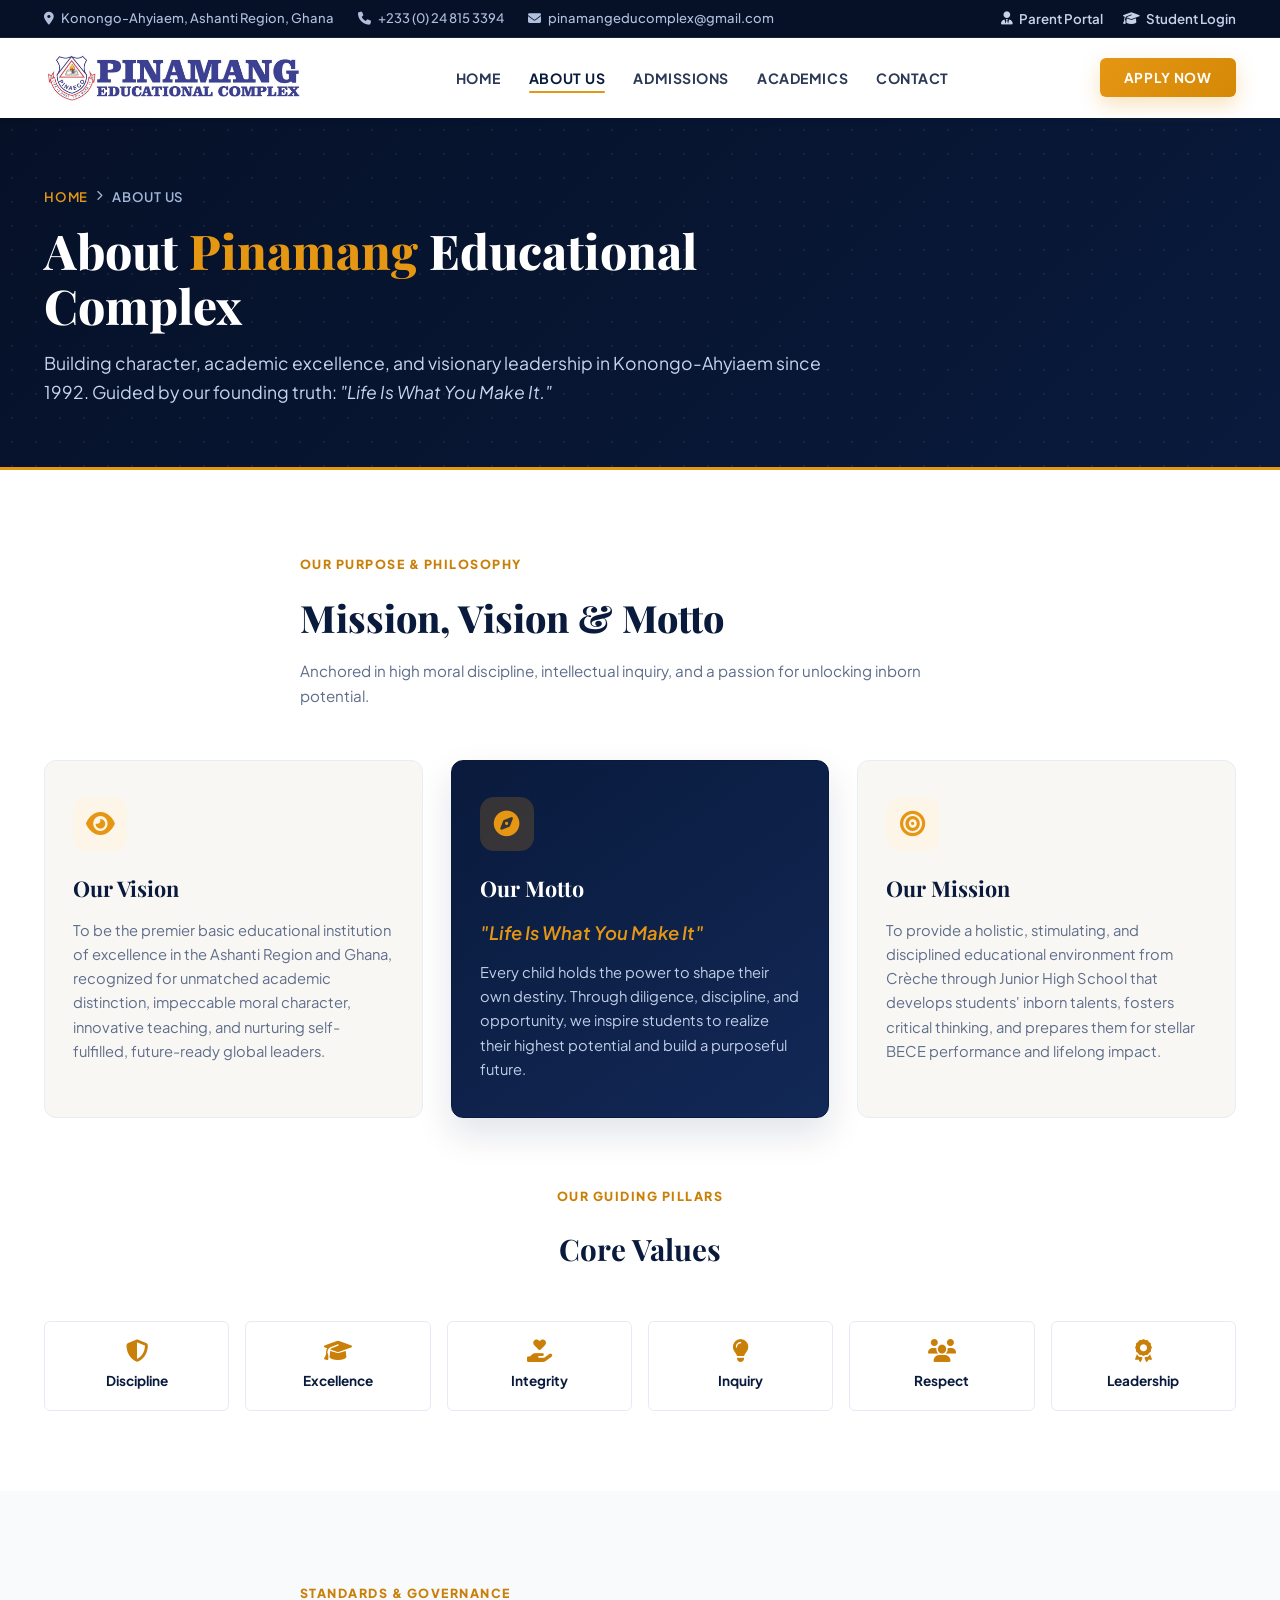
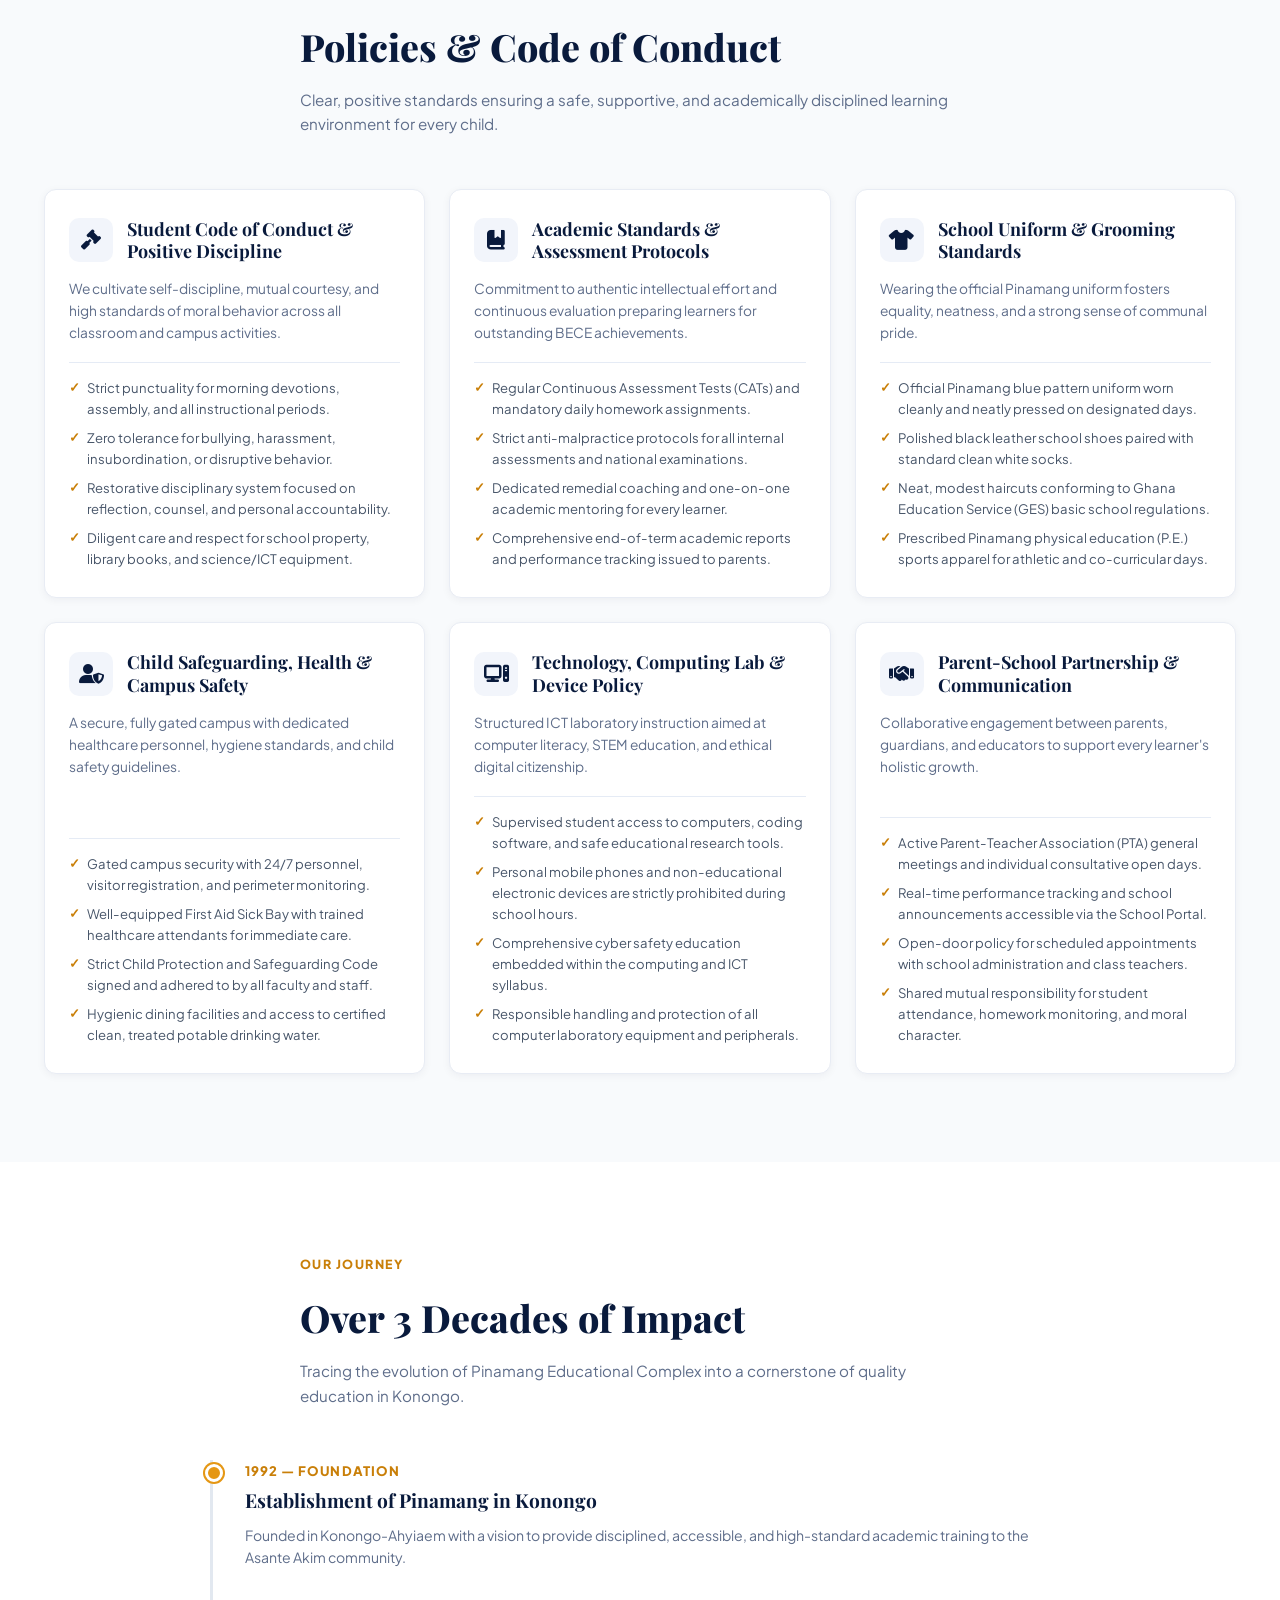
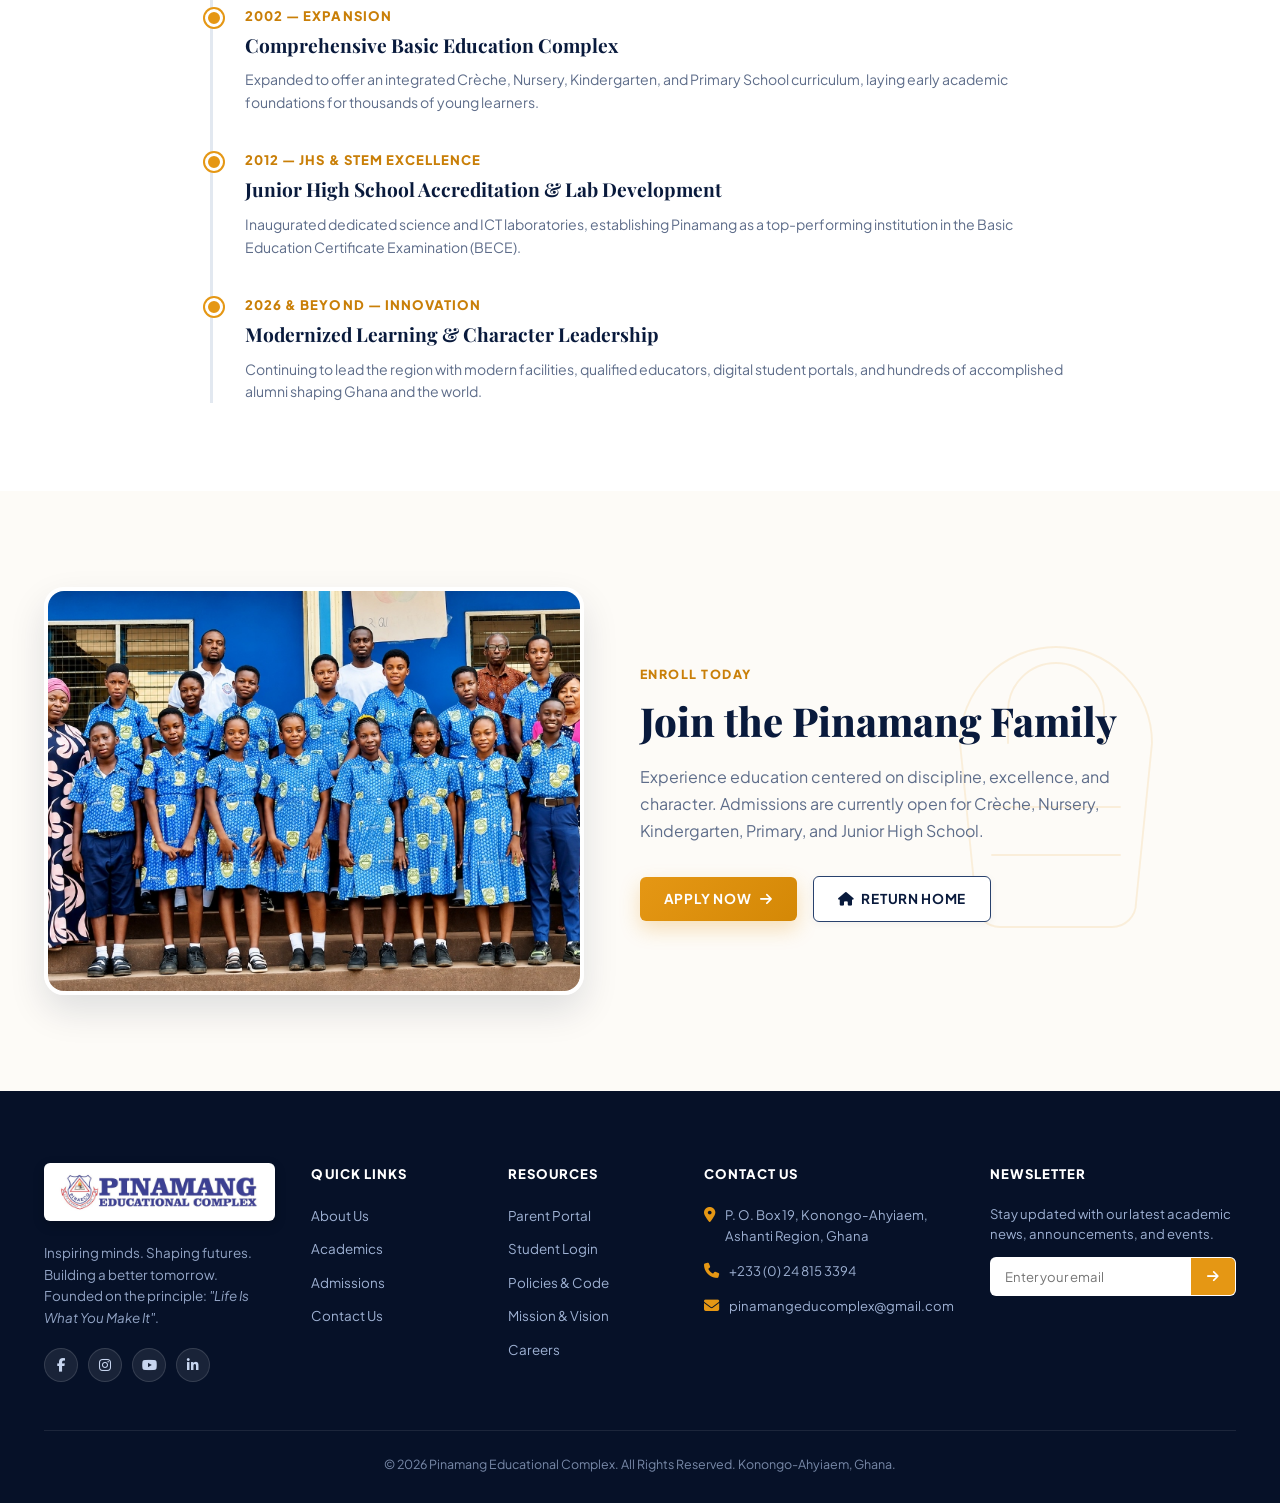
==== about.html @ 4470c917 "first commit" ====
<!DOCTYPE html>
<html lang="en">
<head>
  <meta charset="UTF-8">
  <meta name="viewport" content="width=device-width, initial-scale=1.0">
  
  <!-- ==========================================================================
       SEO, AEO (Answer Engine Optimization) & GEO (Generative Engine Optimization)
       ========================================================================== -->
  <title>About Us | Pinamang Educational Complex - Konongo, Ghana</title>
  <meta name="description" content="Learn about Pinamang Educational Complex (PINAECO) in Konongo-Ahyiaem, Ghana. Established in 1992. Explore our Mission, Vision, Motto ('Life Is What You Make It'), Core Values, School Policies, and Student Code of Conduct.">
  <meta name="keywords" content="Pinamang Educational Complex, PINAECO, schools in Konongo, best basic school Ashanti Region, Creche Nursery KG Primary JHS Konongo, school policies Ghana, Life Is What You Make It">
  <meta name="author" content="Pinamang Educational Complex">
  <meta name="robots" content="index, follow, max-snippet:-1, max-image-preview:large, max-video-preview:-1">
  <link rel="canonical" href="http://localhost:3000/about.html">

  <!-- Open Graph / Facebook / LinkedIn -->
  <meta property="og:type" content="website">
  <meta property="og:url" content="http://localhost:3000/about.html">
  <meta property="og:title" content="About Us | Pinamang Educational Complex - Konongo">
  <meta property="og:description" content="Discover Pinamang Educational Complex's 32-year legacy of academic excellence, mission, vision, and comprehensive school code of conduct in Konongo-Ahyiaem, Ghana.">
  <meta property="og:image" content="http://localhost:3000/assets/images/campus_building.jpg">
  <meta property="og:locale" content="en_GH">
  <meta property="og:site_name" content="Pinamang Educational Complex">

  <!-- Twitter Card -->
  <meta name="twitter:card" content="summary_large_image">
  <meta name="twitter:title" content="About Us | Pinamang Educational Complex - Konongo">
  <meta name="twitter:description" content="Mission, Vision, Core Values, and Student Code of Conduct at Pinamang Educational Complex, Konongo-Ahyiaem, Ghana.">
  <meta name="twitter:image" content="http://localhost:3000/assets/images/campus_building.jpg">

  <!-- Geographic Meta Tags (GEO Local SEO) -->
  <meta name="geo.region" content="GH-AH">
  <meta name="geo.placename" content="Konongo-Ahyiaem">
  <meta name="geo.position" content="6.6167;-1.2167">
  <meta name="ICBM" content="6.6167, -1.2167">

  <!-- Google Fonts: Playfair Display & Plus Jakarta Sans -->
  <link rel="preconnect" href="https://fonts.googleapis.com">
  <link rel="preconnect" href="https://fonts.gstatic.com" crossorigin>
  <link href="https://fonts.googleapis.com/css2?family=Playfair+Display:ital,wght@0,600;0,700;0,800;1,600;1,700&family=Plus+Jakarta+Sans:wght@400;500;600;700;800&display=swap" rel="stylesheet">
  
  <!-- FontAwesome Icons -->
  <link rel="stylesheet" href="https://cdnjs.cloudflare.com/ajax/libs/font-awesome/6.5.1/css/all.min.css">
  
  <!-- Custom Styles & Favicon -->
  <link rel="icon" type="image/png" href="assets/images/favicon.png">
  <link rel="stylesheet" href="styles.css">

  <!-- Schema.org JSON-LD (AEO / GEO Knowledge Graph) -->
  <script type="application/ld+json">
  {
    "@context": "https://schema.org",
    "@type": "AboutPage",
    "name": "About Pinamang Educational Complex",
    "description": "Comprehensive overview of Pinamang Educational Complex in Konongo-Ahyiaem, Ghana, including its mission, vision, history since 1992, values, and policies.",
    "url": "http://localhost:3000/about.html",
    "mainEntity": {
      "@type": "EducationalOrganization",
      "name": "Pinamang Educational Complex",
      "alternateName": "PINAECO",
      "foundingDate": "1992",
      "slogan": "Life Is What You Make It",
      "address": {
        "@type": "PostalAddress",
        "postOfficeBoxNumber": "P. O. Box 19",
        "addressLocality": "Konongo-Ahyiaem",
        "addressRegion": "Ashanti Region",
        "addressCountry": "GH"
      },
      "telephone": "+233248153394",
      "email": "pinamangeducomplex@gmail.com",
      "url": "http://localhost:3000"
    }
  }
  </script>
</head>
<body>

  <!-- ==========================================================================
       ANIMATED PAGE PRELOADER (PINAECO CREST)
       ========================================================================== -->
  <div class="page-loader" id="pageLoader" aria-hidden="true">
    <div class="loader-crest-wrapper">
      <div class="loader-glow-ring"></div>
      <img src="assets/images/pinamang_crest.png" alt="PINAECO Crest" class="loader-crest-img">
    </div>
    <div class="loader-text-block">
      <div class="loader-school-title">Pinamang Educational Complex</div>
      <div class="loader-school-motto">"Life Is What You Make It"</div>
      <div class="loader-progress-bar">
        <div class="loader-progress-fill"></div>
      </div>
    </div>
  </div>

  <!-- ==========================================================================
       1. TOP UTILITY ANNOUNCEMENT BAR
       ========================================================================== -->
  <aside class="top-bar" aria-label="Quick Contact and Portals">
    <div class="container">
      <div class="top-bar-inner">
        <div class="top-contact-info">
          <span><i class="fa-solid fa-location-dot"></i> Konongo-Ahyiaem, Ashanti Region, Ghana</span>
          <a href="tel:+233248153394"><i class="fa-solid fa-phone"></i> +233 (0) 24 815 3394</a>
          <a href="mailto:pinamangeducomplex@gmail.com"><i class="fa-solid fa-envelope"></i> pinamangeducomplex@gmail.com</a>
        </div>
        <div class="top-portal-links">
          <button class="portal-link" id="openParentPortalBtn">
            <i class="fa-solid fa-user-tie"></i> Parent Portal
          </button>
          <button class="portal-link" id="openStudentPortalBtn">
            <i class="fa-solid fa-graduation-cap"></i> Student Login
          </button>
        </div>
      </div>
    </div>
  </aside>

  <!-- ==========================================================================
       2. MAIN NAVIGATION HEADER
       ========================================================================== -->
  <header class="main-header" id="mainHeader">
    <div class="container">
      <div class="header-inner">
        <!-- Official Logo -->
        <a href="index.html" class="brand-logo" id="brandLogo">
          <img src="assets/images/pinamang_logo.png" alt="Pinamang Educational Complex" class="header-logo-img">
        </a>

        <!-- Desktop Navigation -->
        <nav class="nav-container" aria-label="Main Navigation">
          <ul class="nav-menu">
            <li><a href="index.html#home" class="nav-link">HOME</a></li>
            <li><a href="about.html" class="nav-link active">ABOUT US</a></li>
            <li><a href="index.html#admissions" class="nav-link">ADMISSIONS</a></li>
            <li><a href="index.html#academics" class="nav-link">ACADEMICS</a></li>
            <li><a href="index.html#contact" class="nav-link">CONTACT</a></li>
          </ul>
        </nav>

        <!-- Actions -->
        <div class="header-actions">
          <button class="btn-gold" id="headerApplyBtn">
            APPLY NOW
          </button>
          <button class="mobile-toggle-btn" id="mobileMenuToggle" aria-label="Open Navigation Menu">
            <i class="fa-solid fa-bars"></i>
          </button>
        </div>
      </div>
    </div>
  </header>

  <!-- ==========================================================================
       3. PAGE HERO BANNER
       ========================================================================== -->
  <section class="page-hero-banner">
    <div class="container">
      <div class="page-hero-content">
        <nav class="breadcrumb-trail" aria-label="Breadcrumbs">
          <a href="index.html">Home</a>
          <i class="fa-solid fa-chevron-right" style="font-size: 0.65rem;"></i>
          <span>About Us</span>
        </nav>
        <h1 class="page-hero-title">
          About <span>Pinamang</span> Educational Complex
        </h1>
        <p class="page-hero-desc">
          Building character, academic excellence, and visionary leadership in Konongo-Ahyiaem since 1992. Guided by our founding truth: <em>"Life Is What You Make It."</em>
        </p>
      </div>
    </div>
  </section>

  <!-- ==========================================================================
       4. MISSION, VISION & CORE VALUES
       ========================================================================== -->
  <section class="mission-vision-section" id="mission-vision">
    <div class="container">
      <div class="section-header-center">
        <span class="section-label">OUR PURPOSE &amp; PHILOSOPHY</span>
        <h2 class="section-title">Mission, Vision &amp; Motto</h2>
        <p class="section-subtitle">
          Anchored in high moral discipline, intellectual inquiry, and a passion for unlocking inborn potential.
        </p>
      </div>

      <div class="mv-grid">
        <!-- Card 1: Our Vision -->
        <div class="mv-card">
          <div class="mv-card-icon">
            <i class="fa-solid fa-eye"></i>
          </div>
          <h3 class="mv-card-title">Our Vision</h3>
          <p class="mv-card-text">
            To be the premier basic educational institution of excellence in the Ashanti Region and Ghana, recognized for unmatched academic distinction, impeccable moral character, innovative teaching, and nurturing self-fulfilled, future-ready global leaders.
          </p>
        </div>

        <!-- Card 2: Our Motto (Featured) -->
        <div class="mv-card featured">
          <div class="mv-card-icon">
            <i class="fa-solid fa-compass"></i>
          </div>
          <h3 class="mv-card-title">Our Motto</h3>
          <p class="mv-card-text" style="font-size: 1.15rem; font-style: italic; font-weight: 600; color: var(--accent-gold); margin-bottom: 12px;">
            "Life Is What You Make It"
          </p>
          <p class="mv-card-text">
            Every child holds the power to shape their own destiny. Through diligence, discipline, and opportunity, we inspire students to realize their highest potential and build a purposeful future.
          </p>
        </div>

        <!-- Card 3: Our Mission -->
        <div class="mv-card">
          <div class="mv-card-icon">
            <i class="fa-solid fa-bullseye"></i>
          </div>
          <h3 class="mv-card-title">Our Mission</h3>
          <p class="mv-card-text">
            To provide a holistic, stimulating, and disciplined educational environment from Crèche through Junior High School that develops students' inborn talents, fosters critical thinking, and prepares them for stellar BECE performance and lifelong impact.
          </p>
        </div>
      </div>

      <!-- Core Values -->
      <div style="margin-top: 64px; text-align: center;">
        <span class="section-label">OUR GUIDING PILLARS</span>
        <h3 style="font-family: var(--font-serif); font-size: 1.85rem; color: var(--primary-navy); margin-top: 6px;">Core Values</h3>
      </div>

      <div class="values-container">
        <div class="value-box">
          <i class="fa-solid fa-shield-halved"></i>
          <h4>Discipline</h4>
        </div>
        <div class="value-box">
          <i class="fa-solid fa-graduation-cap"></i>
          <h4>Excellence</h4>
        </div>
        <div class="value-box">
          <i class="fa-solid fa-hand-holding-heart"></i>
          <h4>Integrity</h4>
        </div>
        <div class="value-box">
          <i class="fa-solid fa-lightbulb"></i>
          <h4>Inquiry</h4>
        </div>
        <div class="value-box">
          <i class="fa-solid fa-users"></i>
          <h4>Respect</h4>
        </div>
        <div class="value-box">
          <i class="fa-solid fa-award"></i>
          <h4>Leadership</h4>
        </div>
      </div>
    </div>
  </section>

  <!-- ==========================================================================
       5. SCHOOL POLICIES & CODE OF CONDUCT
       ========================================================================== -->
  <section class="policies-section" id="policies">
    <div class="container">
      <div class="section-header-center">
        <span class="section-label">STANDARDS &amp; GOVERNANCE</span>
        <h2 class="section-title">Policies &amp; Code of Conduct</h2>
        <p class="section-subtitle">
          Clear, positive standards ensuring a safe, supportive, and academically disciplined learning environment for every child.
        </p>
      </div>

      <div class="policy-grid">
        <!-- Policy 1: Student Code of Conduct & Discipline -->
        <div class="policy-card">
          <div class="policy-card-header">
            <div class="policy-icon-wrapper">
              <i class="fa-solid fa-gavel"></i>
            </div>
            <h3 class="policy-title">Student Code of Conduct &amp; Positive Discipline</h3>
          </div>
          <p class="policy-summary">
            We cultivate self-discipline, mutual courtesy, and high standards of moral behavior across all classroom and campus activities.
          </p>
          <ul class="policy-bullets">
            <li>Strict punctuality for morning devotions, assembly, and all instructional periods.</li>
            <li>Zero tolerance for bullying, harassment, insubordination, or disruptive behavior.</li>
            <li>Restorative disciplinary system focused on reflection, counsel, and personal accountability.</li>
            <li>Diligent care and respect for school property, library books, and science/ICT equipment.</li>
          </ul>
        </div>

        <!-- Policy 2: Academic Integrity & Evaluation -->
        <div class="policy-card">
          <div class="policy-card-header">
            <div class="policy-icon-wrapper">
              <i class="fa-solid fa-book-bookmark"></i>
            </div>
            <h3 class="policy-title">Academic Standards &amp; Assessment Protocols</h3>
          </div>
          <p class="policy-summary">
            Commitment to authentic intellectual effort and continuous evaluation preparing learners for outstanding BECE achievements.
          </p>
          <ul class="policy-bullets">
            <li>Regular Continuous Assessment Tests (CATs) and mandatory daily homework assignments.</li>
            <li>Strict anti-malpractice protocols for all internal assessments and national examinations.</li>
            <li>Dedicated remedial coaching and one-on-one academic mentoring for every learner.</li>
            <li>Comprehensive end-of-term academic reports and performance tracking issued to parents.</li>
          </ul>
        </div>

        <!-- Policy 3: School Uniform & Grooming -->
        <div class="policy-card">
          <div class="policy-card-header">
            <div class="policy-icon-wrapper">
              <i class="fa-solid fa-shirt"></i>
            </div>
            <h3 class="policy-title">School Uniform &amp; Grooming Standards</h3>
          </div>
          <p class="policy-summary">
            Wearing the official Pinamang uniform fosters equality, neatness, and a strong sense of communal pride.
          </p>
          <ul class="policy-bullets">
            <li>Official Pinamang blue pattern uniform worn cleanly and neatly pressed on designated days.</li>
            <li>Polished black leather school shoes paired with standard clean white socks.</li>
            <li>Neat, modest haircuts conforming to Ghana Education Service (GES) basic school regulations.</li>
            <li>Prescribed Pinamang physical education (P.E.) sports apparel for athletic and co-curricular days.</li>
          </ul>
        </div>

        <!-- Policy 4: Child Safeguarding & Campus Safety -->
        <div class="policy-card">
          <div class="policy-card-header">
            <div class="policy-icon-wrapper">
              <i class="fa-solid fa-user-shield"></i>
            </div>
            <h3 class="policy-title">Child Safeguarding, Health &amp; Campus Safety</h3>
          </div>
          <p class="policy-summary">
            A secure, fully gated campus with dedicated healthcare personnel, hygiene standards, and child safety guidelines.
          </p>
          <ul class="policy-bullets">
            <li>Gated campus security with 24/7 personnel, visitor registration, and perimeter monitoring.</li>
            <li>Well-equipped First Aid Sick Bay with trained healthcare attendants for immediate care.</li>
            <li>Strict Child Protection and Safeguarding Code signed and adhered to by all faculty and staff.</li>
            <li>Hygienic dining facilities and access to certified clean, treated potable drinking water.</li>
          </ul>
        </div>

        <!-- Policy 5: Technology & Computing Laboratory -->
        <div class="policy-card">
          <div class="policy-card-header">
            <div class="policy-icon-wrapper">
              <i class="fa-solid fa-computer"></i>
            </div>
            <h3 class="policy-title">Technology, Computing Lab &amp; Device Policy</h3>
          </div>
          <p class="policy-summary">
            Structured ICT laboratory instruction aimed at computer literacy, STEM education, and ethical digital citizenship.
          </p>
          <ul class="policy-bullets">
            <li>Supervised student access to computers, coding software, and safe educational research tools.</li>
            <li>Personal mobile phones and non-educational electronic devices are strictly prohibited during school hours.</li>
            <li>Comprehensive cyber safety education embedded within the computing and ICT syllabus.</li>
            <li>Responsible handling and protection of all computer laboratory equipment and peripherals.</li>
          </ul>
        </div>

        <!-- Policy 6: Parent-School Partnership -->
        <div class="policy-card">
          <div class="policy-card-header">
            <div class="policy-icon-wrapper">
              <i class="fa-solid fa-handshake"></i>
            </div>
            <h3 class="policy-title">Parent-School Partnership &amp; Communication</h3>
          </div>
          <p class="policy-summary">
            Collaborative engagement between parents, guardians, and educators to support every learner's holistic growth.
          </p>
          <ul class="policy-bullets">
            <li>Active Parent-Teacher Association (PTA) general meetings and individual consultative open days.</li>
            <li>Real-time performance tracking and school announcements accessible via the School Portal.</li>
            <li>Open-door policy for scheduled appointments with school administration and class teachers.</li>
            <li>Shared mutual responsibility for student attendance, homework monitoring, and moral character.</li>
          </ul>
        </div>
      </div>
    </div>
  </section>

  <!-- ==========================================================================
       6. OUR HERITAGE & TIMELINE (1992 - Present)
       ========================================================================== -->
  <section class="history-section" id="history">
    <div class="container">
      <div class="section-header-center">
        <span class="section-label">OUR JOURNEY</span>
        <h2 class="section-title">Over 3 Decades of Impact</h2>
        <p class="section-subtitle">
          Tracing the evolution of Pinamang Educational Complex into a cornerstone of quality education in Konongo.
        </p>
      </div>

      <div class="timeline-track">
        <!-- Node 1 -->
        <div class="timeline-node">
          <div class="timeline-dot"></div>
          <div class="timeline-year">1992 — Foundation</div>
          <h3 class="timeline-heading">Establishment of Pinamang in Konongo</h3>
          <p class="timeline-text">
            Founded in Konongo-Ahyiaem with a vision to provide disciplined, accessible, and high-standard academic training to the Asante Akim community.
          </p>
        </div>

        <!-- Node 2 -->
        <div class="timeline-node">
          <div class="timeline-dot"></div>
          <div class="timeline-year">2002 — Expansion</div>
          <h3 class="timeline-heading">Comprehensive Basic Education Complex</h3>
          <p class="timeline-text">
            Expanded to offer an integrated Crèche, Nursery, Kindergarten, and Primary School curriculum, laying early academic foundations for thousands of young learners.
          </p>
        </div>

        <!-- Node 3 -->
        <div class="timeline-node">
          <div class="timeline-dot"></div>
          <div class="timeline-year">2012 — JHS &amp; STEM Excellence</div>
          <h3 class="timeline-heading">Junior High School Accreditation &amp; Lab Development</h3>
          <p class="timeline-text">
            Inaugurated dedicated science and ICT laboratories, establishing Pinamang as a top-performing institution in the Basic Education Certificate Examination (BECE).
          </p>
        </div>

        <!-- Node 4 -->
        <div class="timeline-node">
          <div class="timeline-dot"></div>
          <div class="timeline-year">2026 &amp; Beyond — Innovation</div>
          <h3 class="timeline-heading">Modernized Learning &amp; Character Leadership</h3>
          <p class="timeline-text">
            Continuing to lead the region with modern facilities, qualified educators, digital student portals, and hundreds of accomplished alumni shaping Ghana and the world.
          </p>
        </div>
      </div>
    </div>
  </section>

  <!-- ==========================================================================
       7. ADMISSIONS CALLOUT
       ========================================================================== -->
  <section class="admissions-section">
    <div class="container">
      <div class="admissions-grid">
        <div class="admissions-media">
          <div class="admissions-image-frame">
            <img src="assets/images/campus_building.jpg" alt="Pinamang Educational Complex students and staff" width="520" height="380">
          </div>
        </div>
        <div class="admissions-content">
          <span class="section-label">ENROLL TODAY</span>
          <h2 class="section-title">Join the Pinamang Family</h2>
          <p>
            Experience education centered on discipline, excellence, and character. Admissions are currently open for Crèche, Nursery, Kindergarten, Primary, and Junior High School.
          </p>
          <div class="admissions-btn-group">
            <a href="index.html#admissions" class="btn-gold">
              APPLY NOW <i class="fa-solid fa-arrow-right"></i>
            </a>
            <a href="index.html" class="btn-outline-navy">
              <i class="fa-solid fa-house"></i> RETURN HOME
            </a>
          </div>
        </div>
      </div>
    </div>
  </section>

  <!-- ==========================================================================
       8. FOOTER
       ========================================================================== -->
  <footer class="main-footer" id="contact">
    <div class="container">
      <div class="footer-top-grid">
        <!-- Col 1: Brand Info -->
        <div class="footer-brand">
          <div class="footer-logo-card">
            <img src="assets/images/pinamang_logo.png" alt="Pinamang Educational Complex" class="footer-logo-img">
          </div>
          <p class="footer-motto-text">
            Inspiring minds. Shaping futures.<br>
            Building a better tomorrow. Founded on the principle: <em>"Life Is What You Make It"</em>.
          </p>
          <div class="footer-social-links">
            <a href="https://facebook.com" target="_blank" rel="noopener noreferrer" class="social-icon-btn" aria-label="Facebook"><i class="fa-brands fa-facebook-f"></i></a>
            <a href="https://instagram.com" target="_blank" rel="noopener noreferrer" class="social-icon-btn" aria-label="Instagram"><i class="fa-brands fa-instagram"></i></a>
            <a href="https://youtube.com" target="_blank" rel="noopener noreferrer" class="social-icon-btn" aria-label="YouTube"><i class="fa-brands fa-youtube"></i></a>
            <a href="https://linkedin.com" target="_blank" rel="noopener noreferrer" class="social-icon-btn" aria-label="LinkedIn"><i class="fa-brands fa-linkedin-in"></i></a>
          </div>
        </div>

        <!-- Col 2: Quick Links -->
        <div class="footer-col">
          <h4 class="footer-col-title">QUICK LINKS</h4>
          <ul class="footer-links-list">
            <li><a href="about.html">About Us</a></li>
            <li><a href="index.html#academics">Academics</a></li>
            <li><a href="index.html#admissions">Admissions</a></li>
            <li><a href="index.html#contact">Contact Us</a></li>
          </ul>
        </div>

        <!-- Col 3: Resources -->
        <div class="footer-col">
          <h4 class="footer-col-title">RESOURCES</h4>
          <ul class="footer-links-list">
            <li><a href="#" class="open-portal-parent">Parent Portal</a></li>
            <li><a href="#" class="open-portal-student">Student Login</a></li>
            <li><a href="about.html#policies">Policies &amp; Code</a></li>
            <li><a href="about.html#mission-vision">Mission &amp; Vision</a></li>
            <li><a href="index.html#contact">Careers</a></li>
          </ul>
        </div>

        <!-- Col 4: Contact Us -->
        <div class="footer-col">
          <h4 class="footer-col-title">CONTACT US</h4>
          <div class="footer-contact-items">
            <div class="footer-contact-item">
              <i class="fa-solid fa-location-dot"></i>
              <span>P. O. Box 19, Konongo-Ahyiaem, Ashanti Region, Ghana</span>
            </div>
            <div class="footer-contact-item">
              <i class="fa-solid fa-phone"></i>
              <span>+233 (0) 24 815 3394</span>
            </div>
            <div class="footer-contact-item">
              <i class="fa-solid fa-envelope"></i>
              <span>pinamangeducomplex@gmail.com</span>
            </div>
          </div>
        </div>

        <!-- Col 5: Newsletter -->
        <div class="footer-col">
          <h4 class="footer-col-title">NEWSLETTER</h4>
          <p class="newsletter-desc">Stay updated with our latest academic news, announcements, and events.</p>
          <form class="newsletter-form" id="newsletterForm">
            <input type="email" class="newsletter-input" placeholder="Enter your email" required id="newsletterEmail">
            <button type="submit" class="newsletter-btn" aria-label="Subscribe to newsletter">
              <i class="fa-solid fa-arrow-right"></i>
            </button>
          </form>
        </div>
      </div>

      <!-- Footer Bottom -->
      <div class="footer-bottom-bar">
        <p>© 2026 Pinamang Educational Complex. All Rights Reserved. Konongo-Ahyiaem, Ghana.</p>
      </div>
    </div>
  </footer>

  <!-- Toast Notification -->
  <div class="toast-notification" id="toastNotice">
    <i class="fa-solid fa-circle-check" style="color: var(--accent-gold); font-size: 1.2rem;"></i>
    <span id="toastMessage">Notification</span>
  </div>

  <script src="app.js"></script>
</body>
</html>
---- styles.css ----
/* ==========================================================================
   PINAMANG EDUCATIONAL COMPLEX (PINAECO) - KONONGO
   Primary Stylesheet & Design System
   ========================================================================== */

:root {
  /* Brand Color Palette */
  --primary-navy: #091a3c;
  --primary-navy-dark: #061128;
  --primary-navy-light: #122856;
  --navy-accent-bar: #081734;
  --accent-gold: #e59714;
  --accent-gold-hover: #c97f08;
  --accent-gold-light: #fdf5e7;
  --accent-gold-badge: #d48806;
  
  /* Neutral Palette */
  --bg-page: #fbfbfe;
  --bg-warm-card: #f9f7f4;
  --bg-card-hover: #ffffff;
  --bg-light-blue: #f2f5fb;
  --text-dark: #0f1c3f;
  --text-muted: #5e6d8a;
  --text-light: #8e9bb3;
  --white: #ffffff;
  --border-light: #e5ebf5;
  --border-card: #e8ecf4;
  
  /* Shadows & Elevations */
  --shadow-sm: 0 2px 8px rgba(9, 26, 60, 0.05);
  --shadow-md: 0 8px 24px rgba(9, 26, 60, 0.08);
  --shadow-lg: 0 16px 36px rgba(9, 26, 60, 0.12);
  --shadow-xl: 0 24px 48px rgba(9, 26, 60, 0.16);
  --shadow-gold: 0 8px 20px rgba(229, 151, 20, 0.28);
  
  /* Typography */
  --font-serif: 'Playfair Display', Georgia, serif;
  --font-sans: 'Plus Jakarta Sans', -apple-system, BlinkMacSystemFont, 'Segoe UI', Roboto, sans-serif;
  
  /* Layout & Transitions */
  --container-max: 1240px;
  --transition-fast: 0.2s cubic-bezier(0.4, 0, 0.2, 1);
  --transition-normal: 0.3s cubic-bezier(0.4, 0, 0.2, 1);
  --radius-sm: 6px;
  --radius-md: 12px;
  --radius-lg: 20px;
  --radius-pill: 9999px;
}

/* Reset & Base Styles */
*, *::before, *::after {
  margin: 0;
  padding: 0;
  box-sizing: border-box;
}

html {
  scroll-behavior: smooth;
  font-size: 16px;
}

body {
  font-family: var(--font-sans);
  background-color: var(--bg-page);
  color: var(--text-dark);
  line-height: 1.6;
  overflow-x: hidden;
  -webkit-font-smoothing: antialiased;
}

img {
  max-width: 100%;
  height: auto;
  display: block;
}

a {
  text-decoration: none;
  color: inherit;
  transition: color var(--transition-fast);
}

button {
  cursor: pointer;
  border: none;
  background: none;
  font-family: inherit;
}

.container {
  width: 100%;
  max-width: var(--container-max);
  margin: 0 auto;
  padding: 0 24px;
}

/* ==========================================================================
   TOP UTILITY BAR
   ========================================================================== */
.top-bar {
  background-color: var(--primary-navy-dark);
  color: #c7d2e9;
  font-size: 0.815rem;
  font-weight: 500;
  border-bottom: 1px solid rgba(255, 255, 255, 0.08);
  position: relative;
  z-index: 50;
}

.top-bar-inner {
  display: flex;
  justify-content: space-between;
  align-items: center;
  padding: 8px 0;
  flex-wrap: wrap;
  gap: 12px;
}

.top-contact-info {
  display: flex;
  align-items: center;
  gap: 24px;
  flex-wrap: wrap;
}

.top-contact-info a, .top-contact-info span {
  display: inline-flex;
  align-items: center;
  gap: 7px;
  color: #b0bfdc;
}

.top-contact-info a:hover {
  color: var(--accent-gold);
}

.top-portal-links {
  display: flex;
  align-items: center;
  gap: 20px;
}

.portal-link {
  display: inline-flex;
  align-items: center;
  gap: 6px;
  color: #c7d2e9;
  font-weight: 600;
  cursor: pointer;
  transition: color var(--transition-fast);
}

.portal-link:hover {
  color: var(--accent-gold);
}

/* ==========================================================================
   MAIN HEADER / NAVIGATION
   ========================================================================== */
.main-header {
  background: var(--white);
  box-shadow: var(--shadow-sm);
  position: sticky;
  top: 0;
  z-index: 1000;
  transition: all var(--transition-normal);
}

.main-header.scrolled {
  box-shadow: 0 6px 20px rgba(9, 26, 60, 0.1);
  padding: 2px 0;
}

.header-inner {
  display: flex;
  justify-content: space-between;
  align-items: center;
  padding: 14px 0;
}

/* Brand Logo */
.brand-logo {
  display: flex;
  align-items: center;
  gap: 12px;
  text-decoration: none;
}

.header-logo-img {
  height: 52px;
  max-height: 52px;
  width: auto;
  object-fit: contain;
  transition: transform var(--transition-fast);
}

.brand-logo:hover .header-logo-img {
  transform: scale(1.02);
}

.footer-logo-card {
  background: var(--white);
  padding: 8px 14px;
  border-radius: var(--radius-sm);
  display: inline-block;
  margin-bottom: 16px;
  box-shadow: 0 4px 12px rgba(0, 0, 0, 0.2);
}

.footer-logo-img {
  height: 42px;
  width: auto;
  object-fit: contain;
  display: block;
}

/* Nav Menu */
.nav-menu {
  display: flex;
  align-items: center;
  gap: 28px;
  list-style: none;
}

.nav-link {
  font-size: 0.88rem;
  font-weight: 700;
  color: #2b3956;
  letter-spacing: 0.04em;
  text-transform: uppercase;
  position: relative;
  padding: 6px 0;
  transition: color var(--transition-fast);
}

.nav-link::after {
  content: '';
  position: absolute;
  bottom: 0;
  left: 0;
  width: 0%;
  height: 2.5px;
  background-color: var(--accent-gold);
  border-radius: 2px;
  transition: width var(--transition-normal);
}

.nav-link:hover, .nav-link.active {
  color: var(--primary-navy);
}

.nav-link:hover::after, .nav-link.active::after {
  width: 100%;
}

.header-actions {
  display: flex;
  align-items: center;
  gap: 16px;
}

/* Primary Button */
.btn-gold {
  background: linear-gradient(135deg, #e59714 0%, #d48806 100%);
  color: var(--white);
  font-weight: 700;
  font-size: 0.85rem;
  letter-spacing: 0.06em;
  text-transform: uppercase;
  padding: 11px 24px;
  border-radius: var(--radius-sm);
  box-shadow: var(--shadow-gold);
  display: inline-flex;
  align-items: center;
  justify-content: center;
  gap: 8px;
  transition: all var(--transition-fast);
}

.btn-gold:hover {
  background: linear-gradient(135deg, #f0a324 0%, #de910f 100%);
  transform: translateY(-1.5px);
  box-shadow: 0 10px 24px rgba(229, 151, 20, 0.38);
}

.mobile-toggle-btn {
  display: none;
  font-size: 1.4rem;
  color: var(--primary-navy);
  padding: 6px;
}

/* ==========================================================================
   HERO SECTION
   ========================================================================== */
.hero-section {
  position: relative;
  background: linear-gradient(180deg, #f7f9fd 0%, #ffffff 100%);
  padding: 56px 0 90px;
  overflow: hidden;
}

.hero-grid {
  display: grid;
  grid-template-columns: 1.05fr 1fr;
  gap: 48px;
  align-items: center;
}

.hero-content {
  max-width: 580px;
}

.hero-title {
  font-family: var(--font-serif);
  font-size: 3.4rem;
  font-weight: 800;
  line-height: 1.12;
  color: var(--primary-navy);
  letter-spacing: -0.01em;
  margin-bottom: 20px;
}

.hero-title .title-accent {
  color: var(--accent-gold);
  display: block;
}

.hero-subtitle {
  font-size: 1.05rem;
  line-height: 1.68;
  color: var(--text-muted);
  margin-bottom: 32px;
}

.hero-btn-group {
  display: flex;
  align-items: center;
  gap: 16px;
  flex-wrap: wrap;
}

.btn-navy {
  background-color: var(--primary-navy);
  color: var(--white);
  font-weight: 700;
  font-size: 0.85rem;
  letter-spacing: 0.05em;
  text-transform: uppercase;
  padding: 13px 28px;
  border-radius: var(--radius-sm);
  display: inline-flex;
  align-items: center;
  gap: 8px;
  box-shadow: 0 8px 18px rgba(9, 26, 60, 0.22);
  transition: all var(--transition-fast);
}

.btn-navy:hover {
  background-color: var(--primary-navy-light);
  transform: translateY(-2px);
  box-shadow: 0 12px 24px rgba(9, 26, 60, 0.3);
}

.btn-outline-video {
  background-color: transparent;
  color: var(--primary-navy);
  border: 1.5px solid #d2dceb;
  font-weight: 700;
  font-size: 0.85rem;
  letter-spacing: 0.05em;
  text-transform: uppercase;
  padding: 12px 24px;
  border-radius: var(--radius-sm);
  display: inline-flex;
  align-items: center;
  gap: 8px;
  transition: all var(--transition-fast);
}

.btn-outline-video:hover {
  border-color: var(--primary-navy);
  background-color: rgba(9, 26, 60, 0.04);
}

.btn-outline-video .play-icon-circle {
  width: 22px;
  height: 22px;
  border-radius: 50%;
  border: 1.5px solid var(--primary-navy);
  display: inline-flex;
  align-items: center;
  justify-content: center;
  font-size: 0.65rem;
}

/* Hero Media Wrap */
.hero-media-wrapper {
  position: relative;
  display: flex;
  justify-content: center;
}

.hero-image-card {
  position: relative;
  width: 100%;
  border-radius: var(--radius-lg);
  overflow: hidden;
  box-shadow: var(--shadow-lg);
  border: 4px solid var(--white);
}

.hero-image-card img {
  width: 100%;
  height: 420px;
  object-fit: cover;
  object-position: top center;
  transition: transform 0.6s ease;
}

.hero-image-card:hover img {
  transform: scale(1.03);
}

/* Legacy Floating Badge */
.legacy-badge {
  position: absolute;
  top: 24px;
  right: -16px;
  background: var(--white);
  padding: 12px 20px;
  border-radius: var(--radius-md);
  box-shadow: var(--shadow-lg);
  display: flex;
  align-items: center;
  gap: 12px;
  border: 1px solid var(--border-light);
  z-index: 10;
  animation: subtleFloat 4s ease-in-out infinite alternate;
}

@keyframes subtleFloat {
  0% { transform: translateY(0); }
  100% { transform: translateY(-8px); }
}

.badge-icon {
  font-size: 1.8rem;
  color: var(--accent-gold);
}

.badge-text-title {
  font-size: 0.72rem;
  font-weight: 700;
  color: var(--text-muted);
  text-transform: uppercase;
  letter-spacing: 0.06em;
}

.badge-main-text {
  font-family: var(--font-serif);
  font-size: 1.05rem;
  font-weight: 800;
  color: var(--primary-navy);
  line-height: 1.15;
}

.badge-year {
  font-size: 0.78rem;
  font-weight: 700;
  color: var(--accent-gold-hover);
}

/* Floating Navy Feature Bar */
.floating-features-bar {
  margin-top: 48px;
  background: var(--navy-accent-bar);
  border-radius: var(--radius-md);
  box-shadow: 0 16px 40px rgba(9, 26, 60, 0.25);
  padding: 24px 28px;
  color: var(--white);
  border: 1px solid rgba(255, 255, 255, 0.1);
}

.features-grid {
  display: grid;
  grid-template-columns: repeat(5, 1fr);
  gap: 20px;
}

.feature-item {
  display: flex;
  align-items: flex-start;
  gap: 12px;
  padding-right: 12px;
  border-right: 1px solid rgba(255, 255, 255, 0.12);
}

.feature-item:last-child {
  border-right: none;
  padding-right: 0;
}

.feature-icon-box {
  width: 36px;
  height: 36px;
  min-width: 36px;
  border-radius: 50%;
  border: 1.5px solid rgba(229, 151, 20, 0.7);
  display: flex;
  align-items: center;
  justify-content: center;
  color: var(--accent-gold);
  font-size: 0.95rem;
  background: rgba(229, 151, 20, 0.08);
}

.feature-info h4 {
  font-size: 0.86rem;
  font-weight: 700;
  color: var(--white);
  margin-bottom: 2px;
}

.feature-info p {
  font-size: 0.72rem;
  color: #a4b5d6;
  line-height: 1.35;
}

/* ==========================================================================
   ABOUT OUR SCHOOL SECTION
   ========================================================================== */
.about-section {
  padding: 96px 0;
  background-color: var(--white);
}

.about-grid {
  display: grid;
  grid-template-columns: 1fr 1.08fr 0.85fr;
  gap: 36px;
  align-items: center;
}

.section-label {
  font-size: 0.78rem;
  font-weight: 800;
  color: var(--accent-gold-hover);
  letter-spacing: 0.12em;
  text-transform: uppercase;
  margin-bottom: 12px;
  display: inline-block;
}

.about-col-left .section-title {
  font-family: var(--font-serif);
  font-size: 2.25rem;
  font-weight: 800;
  color: var(--primary-navy);
  line-height: 1.2;
  margin-bottom: 18px;
}

.section-title .title-script {
  color: var(--accent-gold);
  font-style: italic;
  display: block;
}

.about-description {
  font-size: 0.94rem;
  color: var(--text-muted);
  line-height: 1.68;
  margin-bottom: 24px;
}

.about-stats-row {
  display: flex;
  gap: 20px;
  margin-top: 28px;
  padding-top: 24px;
  border-top: 1px solid var(--border-light);
}

.stat-pill-item {
  display: flex;
  align-items: center;
  gap: 10px;
}

.stat-pill-icon {
  color: var(--accent-gold);
  font-size: 1.25rem;
}

.stat-pill-num {
  font-weight: 800;
  font-size: 1.1rem;
  color: var(--primary-navy);
  line-height: 1;
}

.stat-pill-lbl {
  font-size: 0.7rem;
  color: var(--text-muted);
  font-weight: 600;
}

/* Center Campus Image */
.about-campus-image {
  position: relative;
  border-radius: var(--radius-md);
  overflow: hidden;
  box-shadow: var(--shadow-md);
}

.about-campus-image img {
  width: 100%;
  height: 380px;
  object-fit: cover;
}

/* Right Side Metric Cards */
.about-metric-stack {
  display: flex;
  flex-direction: column;
  gap: 18px;
}

.metric-card {
  background: var(--white);
  border: 1px solid var(--border-card);
  border-radius: var(--radius-md);
  padding: 22px 24px;
  display: flex;
  align-items: center;
  gap: 18px;
  box-shadow: var(--shadow-sm);
  transition: all var(--transition-normal);
}

.metric-card:hover {
  transform: translateX(6px);
  border-color: var(--accent-gold);
  box-shadow: var(--shadow-md);
}

.metric-card-icon {
  width: 48px;
  height: 48px;
  min-width: 48px;
  border-radius: 12px;
  background: var(--accent-gold-light);
  color: var(--accent-gold);
  display: flex;
  align-items: center;
  justify-content: center;
  font-size: 1.35rem;
}

.metric-card-content h3 {
  font-family: var(--font-sans);
  font-size: 1.5rem;
  font-weight: 800;
  color: var(--primary-navy);
  line-height: 1.1;
}

.metric-card-content p {
  font-size: 0.82rem;
  font-weight: 600;
  color: var(--text-muted);
  margin-top: 2px;
}

/* ==========================================================================
   ACADEMICS SECTION ("Discover Our Programs")
   ========================================================================== */
.academics-section {
  padding: 90px 0;
  background: #fbfbfd;
  text-align: center;
}

.section-header-center {
  max-width: 680px;
  margin: 0 auto 52px;
}

.section-header-center .section-title {
  font-family: var(--font-serif);
  font-size: 2.35rem;
  font-weight: 800;
  color: var(--primary-navy);
  margin-bottom: 12px;
}

.section-header-center .section-subtitle {
  font-size: 0.95rem;
  color: var(--text-muted);
}

.programs-grid {
  display: grid;
  grid-template-columns: repeat(5, 1fr);
  gap: 20px;
  margin-bottom: 44px;
  text-align: left;
}

.program-card {
  background: var(--white);
  border-radius: var(--radius-md);
  overflow: hidden;
  box-shadow: var(--shadow-sm);
  border: 1px solid var(--border-card);
  display: flex;
  flex-direction: column;
  transition: all var(--transition-normal);
}

.program-card:hover {
  transform: translateY(-8px);
  box-shadow: var(--shadow-lg);
  border-color: rgba(229, 151, 20, 0.4);
}

.program-img-box {
  width: 100%;
  height: 155px;
  overflow: hidden;
  position: relative;
}

.program-img-box img {
  width: 100%;
  height: 100%;
  object-fit: cover;
  transition: transform 0.5s ease;
}

.program-card:hover .program-img-box img {
  transform: scale(1.08);
}

.program-body {
  padding: 20px 18px;
  display: flex;
  flex-direction: column;
  flex-grow: 1;
}

.program-name {
  font-family: var(--font-serif);
  font-size: 1.05rem;
  font-weight: 700;
  color: var(--primary-navy);
  margin-bottom: 8px;
}

.program-desc {
  font-size: 0.8rem;
  color: var(--text-muted);
  line-height: 1.45;
  margin-bottom: 16px;
  flex-grow: 1;
}

.program-badge-tier {
  font-size: 0.75rem;
  font-weight: 700;
  color: var(--accent-gold-hover);
  background: var(--accent-gold-light);
  padding: 4px 10px;
  border-radius: var(--radius-pill);
  display: inline-block;
  align-self: flex-start;
}

.academics-cta {
  display: flex;
  justify-content: center;
}

/* ==========================================================================
   DARK STATS COUNTER BANNER
   ========================================================================== */
.stats-banner-dark {
  background-color: var(--primary-navy);
  background-image: radial-gradient(rgba(255, 255, 255, 0.05) 1px, transparent 0);
  background-size: 24px 24px;
  color: var(--white);
  padding: 48px 0;
  border-top: 1px solid rgba(255, 255, 255, 0.08);
  border-bottom: 1px solid rgba(255, 255, 255, 0.08);
}

.banner-stats-grid {
  display: grid;
  grid-template-columns: repeat(5, 1fr);
  gap: 24px;
}

.banner-stat-item {
  display: flex;
  align-items: center;
  gap: 16px;
  justify-content: center;
  text-align: left;
}

.banner-stat-icon {
  font-size: 2rem;
  color: var(--accent-gold);
  opacity: 0.95;
}

.banner-stat-num {
  font-family: var(--font-sans);
  font-size: 1.65rem;
  font-weight: 800;
  line-height: 1.1;
  color: var(--white);
}

.banner-stat-label {
  font-size: 0.78rem;
  color: #a4b6d8;
  font-weight: 500;
}

/* ==========================================================================
   ADMISSIONS SECTION
   ========================================================================== */
.admissions-section {
  padding: 96px 0;
  background: #fdfbf7;
  position: relative;
  overflow: hidden;
}

/* Subtle sketch drawing background decoration */
.admissions-section::after {
  content: '';
  position: absolute;
  right: 5%;
  top: 50%;
  transform: translateY(-50%);
  width: 320px;
  height: 320px;
  background: url("data:image/svg+xml,%3Csvg xmlns='http://www.w3.org/2000/svg' viewBox='0 0 200 200' fill='none' stroke='%23e59714' stroke-width='1.2' stroke-linecap='round' stroke-linejoin='round' opacity='0.12'%3E%3Cpath d='M40 70 A30 30 0 0 1 160 70 L150 170 A15 15 0 0 1 135 185 L65 185 A15 15 0 0 1 50 170 Z'/%3E%3Cpath d='M70 70 V50 A30 30 0 0 1 130 50 V70'/%3E%3Cpath d='M60 110 H140'/%3E%3Cpath d='M60 140 H140'/%3E%3C/svg%3E") no-repeat center;
  background-size: contain;
  pointer-events: none;
  z-index: 1;
}

.admissions-grid {
  display: grid;
  grid-template-columns: 0.95fr 1.05fr;
  gap: 56px;
  align-items: center;
  position: relative;
  z-index: 2;
}

.admissions-media {
  position: relative;
}

.admissions-image-frame {
  border-radius: var(--radius-lg);
  overflow: hidden;
  box-shadow: var(--shadow-lg);
  border: 4px solid var(--white);
}

.admissions-image-frame img {
  width: 100%;
  height: 400px;
  object-fit: cover;
}

.admissions-content {
  max-width: 520px;
}

.admissions-content .section-title {
  font-family: var(--font-serif);
  font-size: 2.5rem;
  font-weight: 800;
  color: var(--primary-navy);
  line-height: 1.18;
  margin-bottom: 20px;
}

.admissions-content p {
  font-size: 1rem;
  color: var(--text-muted);
  line-height: 1.68;
  margin-bottom: 32px;
}

.admissions-btn-group {
  display: flex;
  align-items: center;
  gap: 16px;
  flex-wrap: wrap;
}

.btn-outline-navy {
  border: 1.5px solid #28416d;
  background: var(--white);
  color: var(--primary-navy);
  font-weight: 700;
  font-size: 0.85rem;
  letter-spacing: 0.05em;
  text-transform: uppercase;
  padding: 11px 24px;
  border-radius: var(--radius-sm);
  display: inline-flex;
  align-items: center;
  gap: 8px;
  box-shadow: var(--shadow-sm);
  transition: all var(--transition-fast);
}

.btn-outline-navy:hover {
  background-color: var(--primary-navy);
  color: var(--white);
  transform: translateY(-2px);
  box-shadow: var(--shadow-md);
}

/* ==========================================================================
   FOOTER
   ========================================================================== */
.main-footer {
  background-color: var(--primary-navy-dark);
  color: #a6b7d6;
  padding: 72px 0 28px;
  font-size: 0.875rem;
}

.footer-top-grid {
  display: grid;
  grid-template-columns: 1.3fr 0.9fr 0.9fr 1.2fr 1.3fr;
  gap: 36px;
  padding-bottom: 48px;
  border-bottom: 1px solid rgba(255, 255, 255, 0.09);
}

/* Col 1: Brand Info */
.footer-brand .footer-logo-title {
  font-family: var(--font-serif);
  font-size: 1.15rem;
  font-weight: 800;
  color: var(--white);
  text-transform: uppercase;
  letter-spacing: 0.05em;
  margin-bottom: 4px;
}

.footer-brand .footer-logo-subtitle {
  font-size: 0.7rem;
  color: var(--accent-gold);
  font-weight: 700;
  text-transform: uppercase;
  letter-spacing: 0.1em;
  margin-bottom: 16px;
}

.footer-motto-text {
  font-size: 0.84rem;
  line-height: 1.6;
  color: #92a4c5;
  margin-bottom: 20px;
}

.footer-social-links {
  display: flex;
  align-items: center;
  gap: 10px;
}

.social-icon-btn {
  width: 34px;
  height: 34px;
  border-radius: 50%;
  background: rgba(255, 255, 255, 0.08);
  border: 1px solid rgba(255, 255, 255, 0.12);
  display: flex;
  align-items: center;
  justify-content: center;
  color: #c7d5ef;
  font-size: 0.85rem;
  transition: all var(--transition-fast);
}

.social-icon-btn:hover {
  background: var(--accent-gold);
  color: var(--white);
  transform: translateY(-2px);
}

/* Col Titles */
.footer-col-title {
  font-family: var(--font-sans);
  font-size: 0.82rem;
  font-weight: 800;
  letter-spacing: 0.08em;
  color: var(--white);
  text-transform: uppercase;
  margin-bottom: 20px;
}

/* Nav Lists */
.footer-links-list {
  list-style: none;
  display: flex;
  flex-direction: column;
  gap: 11px;
}

.footer-links-list a {
  color: #9eb1d3;
  font-size: 0.84rem;
  transition: all var(--transition-fast);
}

.footer-links-list a:hover {
  color: var(--accent-gold);
  transform: translateX(3px);
  display: inline-block;
}

/* Contact Info */
.footer-contact-items {
  display: flex;
  flex-direction: column;
  gap: 14px;
}

.footer-contact-item {
  display: flex;
  align-items: flex-start;
  gap: 10px;
  font-size: 0.82rem;
  color: #9eb1d3;
}

.footer-contact-item i {
  color: var(--accent-gold);
  margin-top: 3px;
  font-size: 0.95rem;
}

/* Newsletter */
.newsletter-desc {
  font-size: 0.82rem;
  color: #9eb1d3;
  line-height: 1.5;
  margin-bottom: 14px;
}

.newsletter-form {
  display: flex;
  border-radius: var(--radius-sm);
  overflow: hidden;
  background: var(--white);
  border: 1px solid rgba(255, 255, 255, 0.2);
}

.newsletter-input {
  border: none;
  outline: none;
  padding: 10px 14px;
  font-size: 0.82rem;
  flex-grow: 1;
  color: var(--text-dark);
  font-family: inherit;
}

.newsletter-btn {
  background: var(--accent-gold);
  color: var(--white);
  border: none;
  padding: 0 16px;
  display: flex;
  align-items: center;
  justify-content: center;
  transition: background var(--transition-fast);
}

.newsletter-btn:hover {
  background: var(--accent-gold-hover);
}

/* Bottom Bar */
.footer-bottom-bar {
  padding-top: 24px;
  text-align: center;
  font-size: 0.78rem;
  color: #7889a8;
}

/* ==========================================================================
   INTERACTIVE MODALS & DRAWER
   ========================================================================== */
.modal-overlay {
  position: fixed;
  top: 0;
  left: 0;
  width: 100vw;
  height: 100vh;
  background: rgba(6, 17, 40, 0.75);
  backdrop-filter: blur(5px);
  display: flex;
  align-items: center;
  justify-content: center;
  z-index: 2000;
  opacity: 0;
  visibility: hidden;
  transition: all var(--transition-normal);
  padding: 20px;
}

.modal-overlay.active {
  opacity: 1;
  visibility: visible;
}

.modal-box {
  background: var(--white);
  border-radius: var(--radius-md);
  max-width: 600px;
  width: 100%;
  max-height: 90vh;
  overflow-y: auto;
  box-shadow: var(--shadow-xl);
  transform: translateY(20px) scale(0.97);
  transition: all var(--transition-normal);
  position: relative;
}

.modal-overlay.active .modal-box {
  transform: translateY(0) scale(1);
}

.modal-header {
  background: var(--primary-navy);
  color: var(--white);
  padding: 20px 24px;
  display: flex;
  align-items: center;
  justify-content: space-between;
}

.modal-header h3 {
  font-family: var(--font-serif);
  font-size: 1.25rem;
  color: var(--white);
}

.modal-close-btn {
  color: #c7d2e9;
  font-size: 1.3rem;
  transition: color var(--transition-fast);
}

.modal-close-btn:hover {
  color: var(--accent-gold);
}

.modal-body {
  padding: 24px;
}

.form-group {
  margin-bottom: 18px;
}

.form-label {
  display: block;
  font-size: 0.82rem;
  font-weight: 700;
  color: var(--primary-navy);
  margin-bottom: 6px;
}

.form-input, .form-select, .form-textarea {
  width: 100%;
  padding: 10px 14px;
  border: 1.5px solid var(--border-light);
  border-radius: var(--radius-sm);
  font-size: 0.88rem;
  font-family: inherit;
  outline: none;
  transition: border-color var(--transition-fast);
}

.form-input:focus, .form-select:focus, .form-textarea:focus {
  border-color: var(--accent-gold);
  box-shadow: 0 0 0 3px rgba(229, 151, 20, 0.15);
}

.form-grid-2 {
  display: grid;
  grid-template-columns: 1fr 1fr;
  gap: 16px;
}

.toast-notification {
  position: fixed;
  bottom: 24px;
  right: 24px;
  background: var(--primary-navy);
  color: var(--white);
  border-left: 4px solid var(--accent-gold);
  padding: 14px 20px;
  border-radius: var(--radius-sm);
  box-shadow: var(--shadow-lg);
  font-size: 0.88rem;
  font-weight: 600;
  z-index: 3000;
  display: flex;
  align-items: center;
  gap: 12px;
  transform: translateY(100px);
  opacity: 0;
  transition: all var(--transition-normal);
}

.toast-notification.active {
  transform: translateY(0);
  opacity: 1;
}

/* ==========================================================================
   RESPONSIVE DESIGN BREAKPOINTS
   ========================================================================== */
@media (max-width: 1120px) {
  .hero-title {
    font-size: 2.8rem;
  }
  .features-grid {
    grid-template-columns: repeat(3, 1fr);
  }
  .about-grid {
    grid-template-columns: 1fr 1fr;
  }
  .about-metric-stack {
    grid-column: span 2;
    flex-direction: row;
  }
  .programs-grid {
    grid-template-columns: repeat(3, 1fr);
  }
  .footer-top-grid {
    grid-template-columns: 1fr 1fr;
    gap: 32px;
  }
}

@media (max-width: 900px) {
  .top-bar-inner {
    flex-direction: column;
    align-items: flex-start;
  }
  .nav-menu {
    display: none;
  }
  .mobile-toggle-btn {
    display: block;
  }
  .hero-grid {
    grid-template-columns: 1fr;
  }
  .legacy-badge {
    right: 12px;
    top: 12px;
  }
  .features-grid {
    grid-template-columns: 1fr 1fr;
  }
  .banner-stats-grid {
    grid-template-columns: repeat(2, 1fr);
  }
  .admissions-grid {
    grid-template-columns: 1fr;
  }
}

@media (max-width: 640px) {
  .hero-title {
    font-size: 2.2rem;
  }
  .features-grid {
    grid-template-columns: 1fr;
  }
  .about-grid {
    grid-template-columns: 1fr;
  }
  .about-metric-stack {
    grid-column: span 1;
    flex-direction: column;
  }
  .programs-grid {
    grid-template-columns: 1fr;
  }
  .banner-stats-grid {
    grid-template-columns: 1fr;
  }
  .footer-top-grid {
    grid-template-columns: 1fr;
  }
  .form-grid-2, .form-grid-3 {
    grid-template-columns: 1fr;
  }
}

/* ==========================================================================
   ABOUT PAGE & EXTENDED INTERIOR STYLES
   ========================================================================== */
.page-hero-banner {
  background: linear-gradient(135deg, var(--primary-navy-dark) 0%, var(--primary-navy) 100%);
  color: var(--white);
  padding: 68px 0 60px;
  position: relative;
  overflow: hidden;
  border-bottom: 3px solid var(--accent-gold);
}

.page-hero-banner::after {
  content: '';
  position: absolute;
  top: 0;
  right: 0;
  bottom: 0;
  left: 0;
  background-image: radial-gradient(rgba(255, 255, 255, 0.06) 1px, transparent 0);
  background-size: 24px 24px;
  pointer-events: none;
}

.page-hero-content {
  position: relative;
  z-index: 2;
  max-width: 820px;
}

.breadcrumb-trail {
  display: flex;
  align-items: center;
  gap: 8px;
  font-size: 0.82rem;
  font-weight: 600;
  color: #a4b7d8;
  margin-bottom: 16px;
  text-transform: uppercase;
  letter-spacing: 0.06em;
}

.breadcrumb-trail a {
  color: var(--accent-gold);
}

.breadcrumb-trail a:hover {
  text-decoration: underline;
}

.page-hero-title {
  font-family: var(--font-serif);
  font-size: 3rem;
  font-weight: 800;
  line-height: 1.15;
  color: var(--white);
  margin-bottom: 16px;
}

.page-hero-title span {
  color: var(--accent-gold);
}

.page-hero-desc {
  font-size: 1.1rem;
  line-height: 1.65;
  color: #c7d5ef;
}

/* Mission & Vision Section */
.mission-vision-section {
  padding: 80px 0;
  background-color: var(--white);
}

.mv-grid {
  display: grid;
  grid-template-columns: repeat(3, 1fr);
  gap: 28px;
  margin-top: 36px;
}

.mv-card {
  background: var(--bg-warm-card);
  border: 1px solid var(--border-card);
  border-radius: var(--radius-md);
  padding: 36px 28px;
  transition: all var(--transition-normal);
  position: relative;
  display: flex;
  flex-direction: column;
}

.mv-card.featured {
  background: linear-gradient(145deg, var(--primary-navy) 0%, var(--primary-navy-light) 100%);
  color: var(--white);
  border-color: var(--primary-navy);
  box-shadow: var(--shadow-lg);
}

.mv-card:hover {
  transform: translateY(-6px);
  box-shadow: var(--shadow-md);
  border-color: var(--accent-gold);
}

.mv-card-icon {
  width: 54px;
  height: 54px;
  border-radius: 14px;
  background: var(--accent-gold-light);
  color: var(--accent-gold);
  display: flex;
  align-items: center;
  justify-content: center;
  font-size: 1.6rem;
  margin-bottom: 20px;
}

.mv-card.featured .mv-card-icon {
  background: rgba(229, 151, 20, 0.2);
  color: var(--accent-gold);
}

.mv-card-title {
  font-family: var(--font-serif);
  font-size: 1.35rem;
  font-weight: 700;
  color: var(--primary-navy);
  margin-bottom: 12px;
}

.mv-card.featured .mv-card-title {
  color: var(--white);
}

.mv-card-text {
  font-size: 0.92rem;
  color: var(--text-muted);
  line-height: 1.65;
  flex-grow: 1;
}

.mv-card.featured .mv-card-text {
  color: #c0cee8;
}

/* Core Values Pills */
.values-container {
  display: grid;
  grid-template-columns: repeat(6, 1fr);
  gap: 16px;
  margin-top: 48px;
}

.value-box {
  background: var(--white);
  border: 1.5px solid var(--border-light);
  border-radius: var(--radius-sm);
  padding: 18px 12px;
  text-align: center;
  transition: all var(--transition-fast);
}

.value-box:hover {
  border-color: var(--accent-gold);
  background: var(--accent-gold-light);
  transform: translateY(-3px);
}

.value-box i {
  font-size: 1.4rem;
  color: var(--accent-gold-hover);
  margin-bottom: 8px;
  display: block;
}

.value-box h4 {
  font-size: 0.85rem;
  font-weight: 700;
  color: var(--primary-navy);
}

/* Policies & Code of Conduct Section */
.policies-section {
  padding: 88px 0;
  background: #f8fafc;
}

.policy-grid {
  display: grid;
  grid-template-columns: repeat(3, 1fr);
  gap: 24px;
  margin-top: 40px;
}

.policy-card {
  background: var(--white);
  border: 1px solid var(--border-card);
  border-radius: var(--radius-md);
  padding: 28px 24px;
  box-shadow: var(--shadow-sm);
  transition: all var(--transition-normal);
  display: flex;
  flex-direction: column;
}

.policy-card:hover {
  transform: translateY(-5px);
  border-color: var(--accent-gold);
  box-shadow: var(--shadow-md);
}

.policy-card-header {
  display: flex;
  align-items: center;
  gap: 14px;
  margin-bottom: 16px;
}

.policy-icon-wrapper {
  width: 44px;
  height: 44px;
  min-width: 44px;
  border-radius: 10px;
  background: var(--bg-light-blue);
  color: var(--primary-navy);
  display: flex;
  align-items: center;
  justify-content: center;
  font-size: 1.25rem;
}

.policy-title {
  font-family: var(--font-serif);
  font-size: 1.12rem;
  font-weight: 700;
  color: var(--primary-navy);
  line-height: 1.25;
}

.policy-summary {
  font-size: 0.86rem;
  color: var(--text-muted);
  line-height: 1.6;
  margin-bottom: 18px;
  flex-grow: 1;
}

.policy-bullets {
  list-style: none;
  font-size: 0.82rem;
  color: #475569;
  display: flex;
  flex-direction: column;
  gap: 8px;
  padding-top: 14px;
  border-top: 1px solid var(--border-light);
}

.policy-bullets li {
  position: relative;
  padding-left: 18px;
}

.policy-bullets li::before {
  content: '✓';
  position: absolute;
  left: 0;
  top: 0;
  color: var(--accent-gold-hover);
  font-weight: 800;
  font-size: 0.8rem;
}

/* History / Heritage Timeline */
.history-section {
  padding: 88px 0;
  background: var(--white);
}

.timeline-track {
  position: relative;
  max-width: 860px;
  margin: 44px auto 0;
  padding-left: 32px;
  border-left: 3px solid #e2e8f0;
}

.timeline-node {
  position: relative;
  margin-bottom: 36px;
}

.timeline-node:last-child {
  margin-bottom: 0;
}

.timeline-dot {
  position: absolute;
  left: -40px;
  top: 4px;
  width: 18px;
  height: 18px;
  border-radius: 50%;
  background: var(--accent-gold);
  border: 3px solid var(--white);
  box-shadow: 0 0 0 2px var(--accent-gold);
}

.timeline-year {
  font-size: 0.82rem;
  font-weight: 800;
  color: var(--accent-gold-hover);
  letter-spacing: 0.08em;
  text-transform: uppercase;
  margin-bottom: 4px;
}

.timeline-heading {
  font-family: var(--font-serif);
  font-size: 1.2rem;
  font-weight: 700;
  color: var(--primary-navy);
  margin-bottom: 8px;
}

.timeline-text {
  font-size: 0.88rem;
  color: var(--text-muted);
  line-height: 1.6;
}

/* Enhanced Admission Form in Modal */
.modal-box.modal-lg {
  max-width: 840px;
}

.form-step-badge {
  display: inline-flex;
  align-items: center;
  gap: 6px;
  background: var(--accent-gold-light);
  color: var(--accent-gold-hover);
  font-size: 0.75rem;
  font-weight: 800;
  padding: 4px 10px;
  border-radius: var(--radius-pill);
  margin-bottom: 12px;
  text-transform: uppercase;
  letter-spacing: 0.05em;
}

.form-section-title {
  display: flex;
  align-items: center;
  gap: 8px;
  font-size: 0.92rem;
  font-weight: 800;
  color: var(--primary-navy);
  text-transform: uppercase;
  letter-spacing: 0.05em;
  padding-bottom: 8px;
  margin: 20px 0 14px;
  border-bottom: 1.5px solid var(--border-light);
}

.form-section-title i {
  color: var(--accent-gold);
}

.form-grid-3 {
  display: grid;
  grid-template-columns: repeat(3, 1fr);
  gap: 16px;
}

.form-checkbox-group {
  display: grid;
  grid-template-columns: repeat(2, 1fr);
  gap: 10px;
  margin: 12px 0;
}

.custom-checkbox-label {
  display: flex;
  align-items: flex-start;
  gap: 8px;
  font-size: 0.82rem;
  color: var(--text-dark);
  cursor: pointer;
}

.custom-checkbox-label input {
  margin-top: 3px;
  accent-color: var(--accent-gold);
}

.form-helper-text {
  font-size: 0.74rem;
  color: var(--text-muted);
  margin-top: 4px;
}

@media (max-width: 960px) {
  .mv-grid, .policy-grid {
    grid-template-columns: 1fr;
  }
  .values-container {
    grid-template-columns: repeat(3, 1fr);
  }
  .form-grid-3 {
    grid-template-columns: 1fr;
  }
  .form-checkbox-group {
    grid-template-columns: 1fr;
  }
}

/* ==========================================================================
   ANIMATED PAGE PRELOADER (FEATURING PINAECO CREST)
   ========================================================================== */
.page-loader {
  position: fixed;
  inset: 0;
  background: radial-gradient(circle at center, #0c2048 0%, #061128 100%);
  z-index: 99999;
  display: flex;
  flex-direction: column;
  align-items: center;
  justify-content: center;
  opacity: 1;
  visibility: visible;
  transition: opacity 0.6s cubic-bezier(0.4, 0, 0.2, 1), visibility 0.6s ease;
}

.page-loader.hidden {
  opacity: 0;
  visibility: hidden;
  pointer-events: none;
}

.loader-crest-wrapper {
  position: relative;
  width: 120px;
  height: 120px;
  display: flex;
  align-items: center;
  justify-content: center;
  margin-bottom: 24px;
}

.loader-glow-ring {
  position: absolute;
  inset: -12px;
  border-radius: 50%;
  border: 2px dashed rgba(229, 151, 20, 0.4);
  animation: rotateLoaderRing 8s linear infinite;
}

.loader-glow-ring::after {
  content: '';
  position: absolute;
  inset: 6px;
  border-radius: 50%;
  border: 2px solid transparent;
  border-top-color: var(--accent-gold);
  border-bottom-color: var(--accent-gold);
  animation: rotateLoaderRingReverse 3s linear infinite;
}

@keyframes rotateLoaderRing {
  from { transform: rotate(0deg); }
  to { transform: rotate(360deg); }
}

@keyframes rotateLoaderRingReverse {
  from { transform: rotate(0deg); }
  to { transform: rotate(-360deg); }
}

.loader-crest-img {
  width: 90px;
  height: 90px;
  object-fit: contain;
  filter: drop-shadow(0 8px 24px rgba(229, 151, 20, 0.45));
  animation: crestPulse 2s ease-in-out infinite alternate;
  z-index: 2;
}

@keyframes crestPulse {
  0% { transform: scale(0.96); filter: drop-shadow(0 4px 16px rgba(229, 151, 20, 0.3)); }
  100% { transform: scale(1.04); filter: drop-shadow(0 10px 28px rgba(229, 151, 20, 0.6)); }
}

.loader-text-block {
  text-align: center;
}

.loader-school-title {
  font-family: var(--font-serif);
  font-size: 1.15rem;
  font-weight: 800;
  color: var(--white);
  letter-spacing: 0.08em;
  text-transform: uppercase;
  margin-bottom: 6px;
}

.loader-school-motto {
  font-size: 0.85rem;
  font-style: italic;
  color: var(--accent-gold);
  letter-spacing: 0.04em;
  margin-bottom: 20px;
}

.loader-progress-bar {
  width: 180px;
  height: 3.5px;
  background: rgba(255, 255, 255, 0.12);
  border-radius: var(--radius-pill);
  overflow: hidden;
  position: relative;
  margin: 0 auto;
}

.loader-progress-fill {
  position: absolute;
  top: 0;
  left: 0;
  height: 100%;
  width: 40%;
  background: linear-gradient(90deg, #d48806, #f5a623, #ffdd80);
  border-radius: var(--radius-pill);
  animation: loaderProgressAnim 1.8s ease-in-out infinite;
}

@keyframes loaderProgressAnim {
  0% { left: -40%; width: 40%; }
  50% { width: 60%; }
  100% { left: 100%; width: 40%; }
}
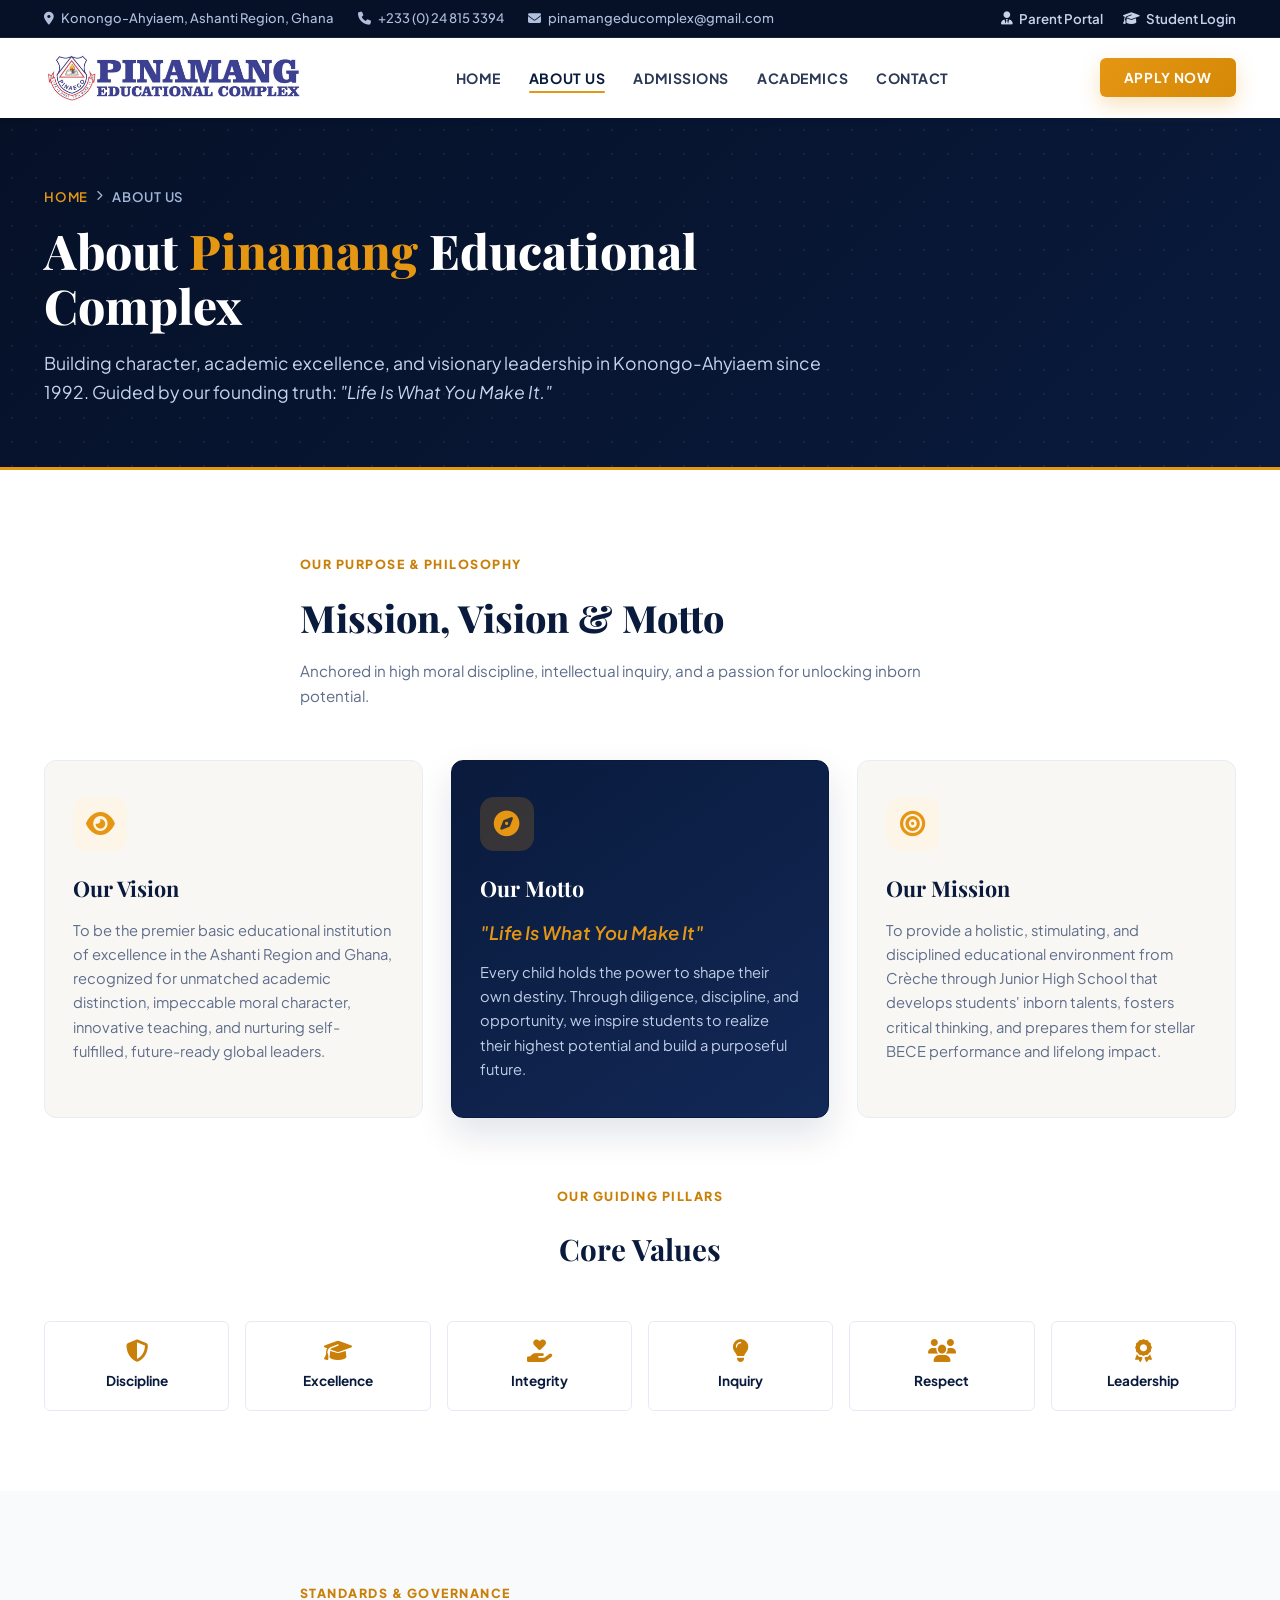
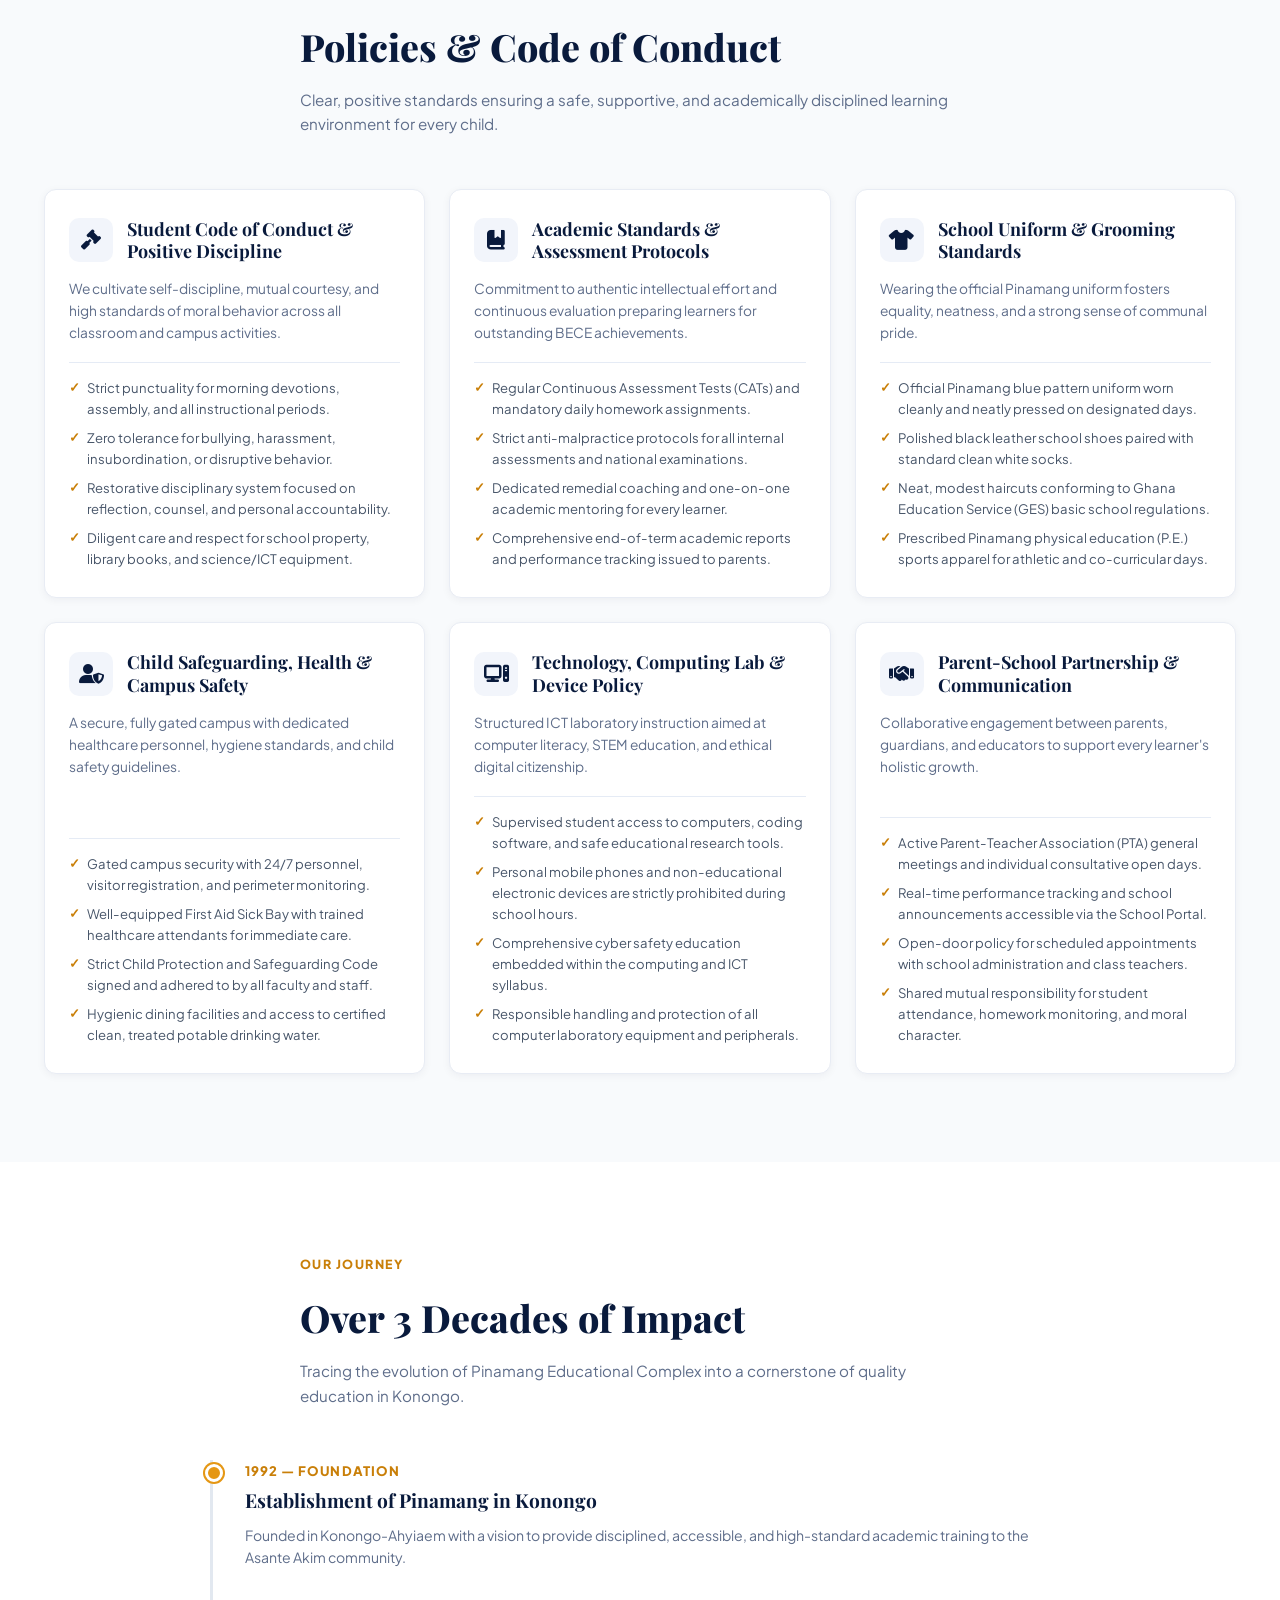
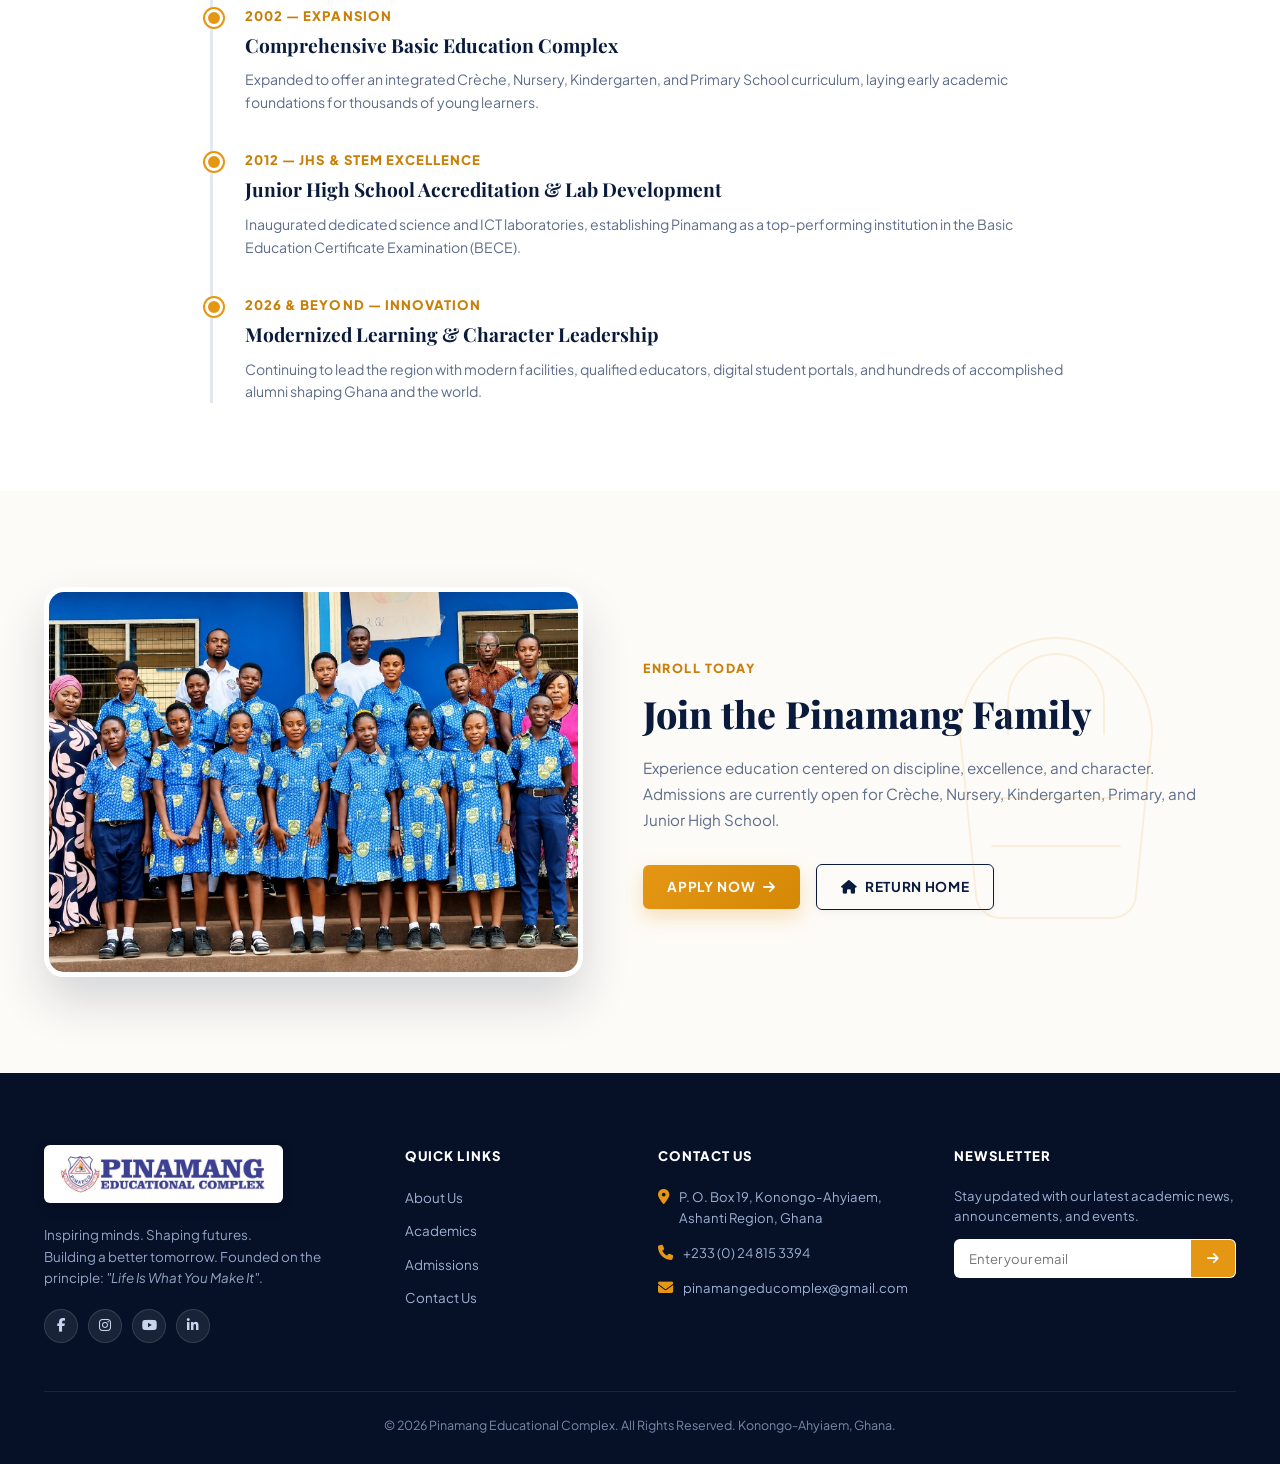
==== commit cf11e46f: "feat(mobile): remove view all programs on mobile, center learn more button, make stat banner horizon" ====
--- a/about.html
+++ b/about.html
@@ -117,6 +117,9 @@
     </div>
   </aside>
 
+  <!-- Mobile Navigation Backdrop -->
+  <div class="mobile-nav-backdrop" id="mobileNavBackdrop"></div>
+
   <!-- ==========================================================================
        2. MAIN NAVIGATION HEADER
        ========================================================================== -->
@@ -128,8 +131,14 @@
           <img src="assets/images/pinamang_logo.png" alt="Pinamang Educational Complex" class="header-logo-img">
         </a>
 
-        <!-- Desktop Navigation -->
-        <nav class="nav-container" aria-label="Main Navigation">
+        <!-- Desktop + Mobile Drawer Navigation -->
+        <nav class="nav-container" id="navContainer" aria-label="Main Navigation">
+          <!-- Mobile only elements -->
+          <span class="mobile-nav-brand">PINAECO</span>
+          <button class="mobile-nav-close" id="mobileNavClose" aria-label="Close menu">
+            <i class="fa-solid fa-xmark"></i>
+          </button>
+
           <ul class="nav-menu">
             <li><a href="index.html#home" class="nav-link">HOME</a></li>
             <li><a href="about.html" class="nav-link active">ABOUT US</a></li>
@@ -137,6 +146,13 @@
             <li><a href="index.html#academics" class="nav-link">ACADEMICS</a></li>
             <li><a href="index.html#contact" class="nav-link">CONTACT</a></li>
           </ul>
+
+          <!-- Drawer Apply button (mobile only) -->
+          <div class="nav-drawer-apply">
+            <a href="index.html#admissions" class="btn-gold" style="display:flex;align-items:center;gap:8px;justify-content:center;">
+              <i class="fa-solid fa-pen-to-square"></i> APPLY NOW
+            </a>
+          </div>
         </nav>
 
         <!-- Actions -->
@@ -144,7 +160,7 @@
           <button class="btn-gold" id="headerApplyBtn">
             APPLY NOW
           </button>
-          <button class="mobile-toggle-btn" id="mobileMenuToggle" aria-label="Open Navigation Menu">
+          <button class="mobile-toggle-btn" id="mobileMenuToggle" aria-label="Open Navigation Menu" aria-expanded="false">
             <i class="fa-solid fa-bars"></i>
           </button>
         </div>
@@ -511,19 +527,7 @@
           </ul>
         </div>
 
-        <!-- Col 3: Resources -->
-        <div class="footer-col">
-          <h4 class="footer-col-title">RESOURCES</h4>
-          <ul class="footer-links-list">
-            <li><a href="#" class="open-portal-parent">Parent Portal</a></li>
-            <li><a href="#" class="open-portal-student">Student Login</a></li>
-            <li><a href="about.html#policies">Policies &amp; Code</a></li>
-            <li><a href="about.html#mission-vision">Mission &amp; Vision</a></li>
-            <li><a href="index.html#contact">Careers</a></li>
-          </ul>
-        </div>
-
-        <!-- Col 4: Contact Us -->
+        <!-- Col 3: Contact Us -->
         <div class="footer-col">
           <h4 class="footer-col-title">CONTACT US</h4>
           <div class="footer-contact-items">
--- a/styles.css
+++ b/styles.css
@@ -283,12 +283,9 @@
   box-shadow: 0 10px 24px rgba(229, 151, 20, 0.38);
 }
 
-.mobile-toggle-btn {
-  display: none;
-  font-size: 1.4rem;
-  color: var(--primary-navy);
-  padding: 6px;
-}
+
+/* Mobile toggle: hidden on desktop by default, shown via responsive block */
+.mobile-toggle-btn { display: none; }
 
 /* ==========================================================================
    HERO SECTION
@@ -539,9 +536,18 @@
 .about-grid {
   display: grid;
   grid-template-columns: 1fr 1.08fr 0.85fr;
+  grid-template-rows: auto 1fr;
+  grid-template-areas:
+    "text  image metrics"
+    "cta   image metrics";
   gap: 36px;
-  align-items: center;
-}
+  align-items: start;
+}
+
+.about-col-left  { grid-area: text; }
+.about-cta-block { grid-area: cta; }
+.about-campus-image { grid-area: image; }
+.about-metric-stack { grid-area: metrics; }
 
 .section-label {
   font-size: 0.78rem;
@@ -779,12 +785,11 @@
 }
 
 .academics-cta {
-  display: flex;
   justify-content: center;
 }
 
 /* ==========================================================================
-   DARK STATS COUNTER BANNER
+   DARK STATS COUNTER BANNER & MARQUEE
    ========================================================================== */
 .stats-banner-dark {
   background-color: var(--primary-navy);
@@ -794,9 +799,18 @@
   padding: 48px 0;
   border-top: 1px solid rgba(255, 255, 255, 0.08);
   border-bottom: 1px solid rgba(255, 255, 255, 0.08);
-}
-
-.banner-stats-grid {
+  overflow: hidden;
+  position: relative;
+}
+
+.banner-marquee-container {
+  width: 100%;
+  max-width: var(--container-max);
+  margin: 0 auto;
+  padding: 0 24px;
+}
+
+.banner-stats-track {
   display: grid;
   grid-template-columns: repeat(5, 1fr);
   gap: 24px;
@@ -808,6 +822,10 @@
   gap: 16px;
   justify-content: center;
   text-align: left;
+}
+
+.banner-stat-item.duplicate {
+  display: none;
 }
 
 .banner-stat-icon {
@@ -851,43 +869,37 @@
   height: 320px;
   background: url("data:image/svg+xml,%3Csvg xmlns='http://www.w3.org/2000/svg' viewBox='0 0 200 200' fill='none' stroke='%23e59714' stroke-width='1.2' stroke-linecap='round' stroke-linejoin='round' opacity='0.12'%3E%3Cpath d='M40 70 A30 30 0 0 1 160 70 L150 170 A15 15 0 0 1 135 185 L65 185 A15 15 0 0 1 50 170 Z'/%3E%3Cpath d='M70 70 V50 A30 30 0 0 1 130 50 V70'/%3E%3Cpath d='M60 110 H140'/%3E%3Cpath d='M60 140 H140'/%3E%3C/svg%3E") no-repeat center;
   background-size: contain;
-  pointer-events: none;
-  z-index: 1;
 }
 
 .admissions-grid {
   display: grid;
-  grid-template-columns: 0.95fr 1.05fr;
-  gap: 56px;
-  align-items: center;
+  grid-template-columns: 1fr 1.1fr;
+  gap: 60px;
+  align-items: center;
+}
+
+.admissions-image-frame {
   position: relative;
-  z-index: 2;
-}
-
-.admissions-media {
-  position: relative;
-}
-
-.admissions-image-frame {
   border-radius: var(--radius-lg);
   overflow: hidden;
-  box-shadow: var(--shadow-lg);
-  border: 4px solid var(--white);
+  box-shadow: var(--shadow-xl);
+  border: 5px solid var(--white);
 }
 
 .admissions-image-frame img {
   width: 100%;
-  height: 400px;
+  height: 380px;
   object-fit: cover;
-}
-
-.admissions-content {
-  max-width: 520px;
+  transition: transform 0.5s ease;
+}
+
+.admissions-image-frame:hover img {
+  transform: scale(1.03);
 }
 
 .admissions-content .section-title {
   font-family: var(--font-serif);
-  font-size: 2.5rem;
+  font-size: 2.35rem;
   font-weight: 800;
   color: var(--primary-navy);
   line-height: 1.18;
@@ -895,9 +907,9 @@
 }
 
 .admissions-content p {
-  font-size: 1rem;
+  font-size: 0.95rem;
   color: var(--text-muted);
-  line-height: 1.68;
+  line-height: 1.7;
   margin-bottom: 32px;
 }
 
@@ -909,8 +921,8 @@
 }
 
 .btn-outline-navy {
-  border: 1.5px solid #28416d;
-  background: var(--white);
+  background-color: transparent;
+  border: 1.5px solid var(--primary-navy);
   color: var(--primary-navy);
   font-weight: 700;
   font-size: 0.85rem;
@@ -944,7 +956,7 @@
 
 .footer-top-grid {
   display: grid;
-  grid-template-columns: 1.3fr 0.9fr 0.9fr 1.2fr 1.3fr;
+  grid-template-columns: 1.5fr 1fr 1.2fr 1.3fr;
   gap: 36px;
   padding-bottom: 48px;
   border-bottom: 1px solid rgba(255, 255, 255, 0.09);
@@ -1237,87 +1249,452 @@
 }
 
 /* ==========================================================================
-   RESPONSIVE DESIGN BREAKPOINTS
+   RESPONSIVE DESIGN — CLEAN MOBILE-FIRST SYSTEM
+   Breakpoints: 1120px | 900px | 640px | 420px
    ========================================================================== */
+
+/* ─── Hide mobile-only elements on desktop ─────────────────────────── */
+.mobile-nav-brand,
+.mobile-nav-close,
+.nav-drawer-apply,
+.mobile-nav-backdrop {
+  display: none;
+}
+
+/* ─── 1120px — Large Tablet ─────────────────────────────────────────── */
 @media (max-width: 1120px) {
-  .hero-title {
-    font-size: 2.8rem;
-  }
-  .features-grid {
-    grid-template-columns: repeat(3, 1fr);
-  }
-  .about-grid {
-    grid-template-columns: 1fr 1fr;
-  }
-  .about-metric-stack {
-    grid-column: span 2;
-    flex-direction: row;
-  }
-  .programs-grid {
-    grid-template-columns: repeat(3, 1fr);
-  }
-  .footer-top-grid {
-    grid-template-columns: 1fr 1fr;
-    gap: 32px;
-  }
-}
-
+  .container { padding: 0 20px; }
+  .hero-title { font-size: 2.8rem; }
+  .features-grid { grid-template-columns: repeat(3, 1fr); gap: 16px; }
+  .about-grid { grid-template-columns: 1fr 1fr; gap: 28px; }
+  .about-metric-stack { grid-column: span 2; flex-direction: row; }
+  .metric-card { flex: 1; }
+  .programs-grid { grid-template-columns: repeat(3, 1fr); gap: 18px; }
+  .footer-top-grid { grid-template-columns: 1.3fr 1fr 1fr; gap: 28px; }
+  .footer-brand { grid-column: span 3; }
+  .banner-stats-track { gap: 16px; }
+}
+
+/* ─── 900px — Tablet / Mobile ───────────────────────────────────────── */
 @media (max-width: 900px) {
-  .top-bar-inner {
+
+  /* Top bar: hide on mobile */
+  .top-bar { display: none; }
+
+  /* Container */
+  .container { padding: 0 18px; }
+
+  /* ── Header ── */
+  .header-inner { padding: 12px 0; }
+  .header-logo-img { height: 46px; }
+
+  /* Hide desktop APPLY NOW in header */
+  .header-actions .btn-gold { display: none; }
+
+  /* Show hamburger */
+  .mobile-toggle-btn {
+    display: flex;
+    align-items: center;
+    justify-content: center;
+    width: 40px;
+    height: 40px;
+    border-radius: var(--radius-sm);
+    background: var(--bg-light-blue);
+    color: var(--primary-navy);
+    font-size: 1.15rem;
+    border: none;
+    cursor: pointer;
+    transition: background var(--transition-fast), color var(--transition-fast);
+  }
+  .mobile-toggle-btn:hover { background: var(--primary-navy); color: var(--white); }
+
+  /* ── Mobile drawer ── */
+  .nav-container {
+    position: fixed;
+    top: 0;
+    right: -100%;
+    width: min(300px, 82vw);
+    height: 100%;
+    height: 100dvh;
+    background: var(--primary-navy-dark);
+    z-index: 2000;
+    display: flex !important;
     flex-direction: column;
-    align-items: flex-start;
-  }
+    padding: 76px 24px 32px;
+    transition: right 0.32s cubic-bezier(0.4, 0, 0.2, 1);
+    box-shadow: -6px 0 32px rgba(0,0,0,0.4);
+    overflow-y: auto;
+  }
+  .nav-container.mobile-open { right: 0; }
+
+  /* Mobile-only drawer elements */
+  .mobile-nav-brand {
+    display: block;
+    position: absolute;
+    top: 20px;
+    left: 22px;
+    font-size: 0.7rem;
+    font-weight: 800;
+    letter-spacing: 0.12em;
+    text-transform: uppercase;
+    color: var(--accent-gold);
+  }
+  .mobile-nav-close {
+    display: flex;
+    position: absolute;
+    top: 16px;
+    right: 16px;
+    width: 36px;
+    height: 36px;
+    border-radius: 50%;
+    align-items: center;
+    justify-content: center;
+    background: rgba(255,255,255,0.08);
+    border: 1px solid rgba(255,255,255,0.14);
+    color: #c7d5ef;
+    font-size: 1rem;
+    cursor: pointer;
+    transition: all var(--transition-fast);
+  }
+  .mobile-nav-close:hover { background: rgba(229,151,20,0.2); color: var(--accent-gold); }
+
+  /* Drawer nav menu */
   .nav-menu {
+    display: flex !important;
+    flex-direction: column;
+    gap: 2px;
+    list-style: none;
+    width: 100%;
+  }
+  .nav-link {
+    display: block;
+    padding: 13px 16px;
+    font-size: 0.95rem;
+    font-weight: 700;
+    color: #c7d5ef;
+    letter-spacing: 0.06em;
+    border-radius: var(--radius-sm);
+    border: 1px solid transparent;
+    transition: all var(--transition-fast);
+  }
+  .nav-link::after { display: none; }
+  .nav-link:hover, .nav-link.active {
+    color: var(--accent-gold);
+    background: rgba(229,151,20,0.08);
+    border-color: rgba(229,151,20,0.18);
+  }
+
+  /* Drawer apply button */
+  .nav-drawer-apply {
+    display: block;
+    margin-top: auto;
+    padding-top: 24px;
+    border-top: 1px solid rgba(255,255,255,0.1);
+  }
+  .nav-drawer-apply .btn-gold {
+    width: 100%;
+    justify-content: center;
+    padding: 13px;
+    font-size: 0.88rem;
+  }
+
+  /* Backdrop */
+  .mobile-nav-backdrop {
     display: none;
-  }
-  .mobile-toggle-btn {
-    display: block;
-  }
+    position: fixed;
+    inset: 0;
+    background: rgba(6,17,40,0.6);
+    backdrop-filter: blur(2px);
+    z-index: 1900;
+  }
+  .mobile-nav-backdrop.active { display: block; }
+
+  /* ── Hero ── */
+  .hero-section { padding: 28px 0 36px; }
   .hero-grid {
     grid-template-columns: 1fr;
-  }
-  .legacy-badge {
+    gap: 20px;
+  }
+  .hero-content { max-width: 100%; order: 1; }
+  .hero-media-wrapper { order: 2; width: 100%; }
+  .hero-image-card img { height: 240px; }
+  .legacy-badge { display: none; }
+  .hero-btn-group {
+    flex-direction: column;
+    align-items: stretch;
+    gap: 10px;
+  }
+  .hero-btn-group .btn-navy,
+  .hero-btn-group .btn-outline-video {
+    width: 100%;
+    justify-content: center;
+    padding: 13px 20px;
+  }
+
+  /* ── Features bar ── */
+  .floating-features-bar { margin-top: 24px; padding: 18px 16px; }
+  .features-grid { grid-template-columns: 1fr 1fr; gap: 14px; }
+  .feature-item {
+    border-right: none;
+    padding-right: 0;
+    border-bottom: 1px solid rgba(255,255,255,0.09);
+    padding-bottom: 12px;
+  }
+  .feature-item:nth-child(odd):last-child,
+  .feature-item:nth-last-child(-n+2):nth-child(odd),
+  .feature-item:last-child { border-bottom: none; padding-bottom: 0; }
+
+  /* ── About ── */
+  .about-section { padding: 48px 0; }
+
+  /* Switch to flex column so `order` works on all 4 children */
+  .about-grid {
+    display: flex;
+    flex-direction: column;
+    gap: 20px;
+    grid-template-areas: none;
+  }
+
+  /* Order: 1-text, 2-image, 3-cta(button+stats), 4-metrics */
+  .about-col-left    { order: 1; }
+  .about-campus-image { order: 2; }
+  .about-cta-block   { order: 3; }
+  .about-metric-stack { order: 4; }
+
+  /* Heading */
+  .about-col-left .section-title { font-size: 1.6rem; line-height: 1.2; }
+  .section-title .title-script { display: inline; font-size: 0.95em; }
+
+  /* Campus image */
+  .about-campus-image img { height: 230px; }
+
+  /* CTA block: button centered, stats centered */
+  .about-cta-block {
+    display: flex;
+    flex-direction: column;
+    gap: 18px;
+    align-items: center;
+  }
+  .about-cta-block .btn-navy {
+    width: auto;
+    max-width: max-content;
+    align-self: center;
+    margin: 0 auto;
+    justify-content: center;
+    text-align: center;
+    white-space: nowrap;
+    padding: 12px 28px;
+    display: inline-flex;
+  }
+
+  /* Stat pills: centered 3-column grid */
+  .about-stats-row {
+    display: grid;
+    grid-template-columns: repeat(3, 1fr);
+    gap: 10px;
+    margin-top: 0;
+    padding-top: 0;
+    border-top: none;
+    justify-items: center;
+    width: 100%;
+  }
+  .stat-pill-item {
+    flex-direction: column;
+    align-items: center;
+    text-align: center;
+    gap: 6px;
+    background: var(--bg-light-blue);
+    padding: 12px 10px;
+    border-radius: var(--radius-sm);
+    width: 100%;
+  }
+  .stat-pill-num { font-size: 1rem; }
+  .stat-pill-lbl { font-size: 0.65rem; }
+
+  /* Metric cards: 2-column grid */
+  .about-metric-stack {
+    display: grid;
+    grid-template-columns: 1fr 1fr;
+    gap: 12px;
+  }
+  .metric-card { padding: 16px 14px; gap: 12px; }
+  .metric-card-icon { width: 38px; height: 38px; min-width: 38px; font-size: 1.1rem; }
+  .metric-card-content h3 { font-size: 1.25rem; }
+  .metric-card-content p { font-size: 0.75rem; }
+
+  /* ── Section labels ── */
+  .section-label { font-size: 0.72rem; letter-spacing: 0.09em; white-space: nowrap; }
+
+  /* ── Academics ── */
+  .academics-section { padding: 48px 0; }
+  .programs-grid { grid-template-columns: 1fr 1fr; gap: 14px; margin-bottom: 0; }
+  .section-header-center { margin-bottom: 32px; }
+  .section-header-center .section-title { font-size: 1.9rem; }
+  .academics-cta { display: none !important; }
+
+  /* ── Stats banner marquee on mobile ── */
+  .stats-banner-dark {
+    padding: 22px 0;
+    overflow: hidden;
+    position: relative;
+  }
+  .banner-marquee-container {
+    max-width: 100%;
+    padding: 0;
+    overflow: hidden;
+    mask-image: linear-gradient(to right, transparent 0%, black 8%, black 92%, transparent 100%);
+    -webkit-mask-image: linear-gradient(to right, transparent 0%, black 8%, black 92%, transparent 100%);
+  }
+  .banner-stats-track {
+    display: flex !important;
+    grid-template-columns: none !important;
+    gap: 24px !important;
+    width: max-content !important;
+    animation: bannerMarqueeAnim 22s linear infinite !important;
+    will-change: transform;
+    padding: 4px 12px;
+  }
+  .stats-banner-dark:hover .banner-stats-track,
+  .stats-banner-dark:active .banner-stats-track {
+    animation-play-state: paused !important;
+  }
+  .banner-stat-item.duplicate {
+    display: flex !important;
+  }
+  .banner-stat-item {
+    flex-shrink: 0 !important;
+    display: flex !important;
+    flex-direction: row !important;
+    align-items: center !important;
+    gap: 12px !important;
+    white-space: nowrap !important;
+    background: rgba(255, 255, 255, 0.05);
+    border: 1px solid rgba(255, 255, 255, 0.1);
+    padding: 10px 18px;
+    border-radius: var(--radius-pill);
+    box-shadow: 0 4px 12px rgba(0, 0, 0, 0.15);
+  }
+  .banner-stat-icon {
+    font-size: 1.5rem !important;
+  }
+  .banner-stat-num {
+    font-size: 1.35rem !important;
+  }
+  .banner-stat-label {
+    font-size: 0.72rem !important;
+  }
+
+  @keyframes bannerMarqueeAnim {
+    0% {
+      transform: translateX(0);
+    }
+    100% {
+      transform: translateX(calc(-50% - 12px));
+    }
+  }
+
+  /* ── Admissions ── */
+  .admissions-section { padding: 52px 0; }
+  .admissions-grid { grid-template-columns: 1fr; gap: 28px; }
+  .admissions-image-frame img { height: 260px; }
+  .admissions-content .section-title { font-size: 2rem; }
+
+  /* ── Footer ── */
+  .main-footer { padding: 52px 0 22px; }
+  .footer-top-grid { grid-template-columns: 1fr 1fr; gap: 28px; }
+  .footer-brand { grid-column: span 2; }
+}
+
+/* ─── 640px — Phone ─────────────────────────────────────────────────── */
+@media (max-width: 640px) {
+  .container { padding: 0 16px; }
+
+  /* ── Hero ── */
+  .hero-section { padding: 20px 0 28px; }
+  .hero-title { font-size: 1.9rem; line-height: 1.15; margin-bottom: 12px; }
+  .hero-subtitle { font-size: 0.93rem; line-height: 1.6; margin-bottom: 20px; }
+  .hero-image-card img { height: 210px; }
+
+  /* ── Features bar ── */
+  .floating-features-bar { padding: 16px 14px; }
+  .features-grid { grid-template-columns: 1fr; gap: 10px; }
+  .feature-item { border-bottom: 1px solid rgba(255,255,255,0.08); padding-bottom: 10px; }
+  .feature-item:last-child { border-bottom: none; padding-bottom: 0; }
+
+  /* ── About ── */
+  .about-section { padding: 36px 0; }
+  .about-col-left .section-title { font-size: 1.4rem; }
+  .about-campus-image img { height: 200px; }
+
+  /* Stat pills: compact 3-col */
+  .about-stats-row { gap: 8px; }
+  .stat-pill-item { padding: 8px 6px; }
+  .stat-pill-num { font-size: 0.88rem; }
+  .stat-pill-lbl { font-size: 0.58rem; }
+
+  /* Metric cards: stay 2-col */
+  .about-metric-stack { gap: 10px; }
+  .metric-card { padding: 12px 10px; gap: 8px; }
+  .metric-card-icon { width: 32px; height: 32px; min-width: 32px; font-size: 0.95rem; }
+  .metric-card-content h3 { font-size: 1rem; }
+  .metric-card-content p { font-size: 0.68rem; }
+
+  /* ── Academics ── */
+  .academics-section { padding: 40px 0; }
+  .programs-grid { grid-template-columns: 1fr 1fr; gap: 10px; margin-bottom: 0; }
+  .program-img-box { height: 110px; }
+  .program-body { padding: 10px 12px; }
+  .program-name { font-size: 0.88rem; margin-bottom: 4px; }
+  .program-desc { font-size: 0.75rem; margin-bottom: 8px; -webkit-line-clamp: 2; display: -webkit-box; -webkit-box-orient: vertical; overflow: hidden; }
+  .section-header-center { margin-bottom: 24px; }
+  .section-header-center .section-title { font-size: 1.7rem; }
+  .section-label { font-size: 0.68rem; }
+  .academics-cta { display: none !important; }
+
+  /* ── Admissions ── */
+  .admissions-section { padding: 40px 0; }
+  .admissions-image-frame img { height: 220px; }
+  .admissions-content .section-title { font-size: 1.7rem; }
+  .admissions-btn-group { flex-direction: column; align-items: stretch; gap: 10px; }
+  .admissions-btn-group .btn-gold,
+  .admissions-btn-group .btn-outline-navy { width: 100%; justify-content: center; }
+
+  /* ── Footer ── */
+  .main-footer { padding: 44px 0 18px; }
+  .footer-top-grid { grid-template-columns: 1fr; gap: 28px; }
+  .footer-brand { grid-column: span 1; }
+  .footer-bottom-bar { font-size: 0.73rem; padding-top: 16px; }
+
+  /* ── Forms ── */
+  .form-grid-2, .form-grid-3 { grid-template-columns: 1fr; }
+  .form-checkbox-group { grid-template-columns: 1fr; }
+
+  /* ── Modal ── */
+  .modal-overlay { padding: 0; align-items: flex-end; }
+  .modal-box { border-radius: 16px 16px 0 0; max-height: 90dvh; width: 100%; }
+  .modal-box.modal-lg { max-width: 100%; }
+
+  /* ── Toast ── */
+  .toast-notification {
+    left: 12px;
     right: 12px;
-    top: 12px;
-  }
-  .features-grid {
-    grid-template-columns: 1fr 1fr;
-  }
-  .banner-stats-grid {
-    grid-template-columns: repeat(2, 1fr);
-  }
-  .admissions-grid {
-    grid-template-columns: 1fr;
-  }
-}
-
-@media (max-width: 640px) {
-  .hero-title {
-    font-size: 2.2rem;
-  }
-  .features-grid {
-    grid-template-columns: 1fr;
-  }
-  .about-grid {
-    grid-template-columns: 1fr;
-  }
-  .about-metric-stack {
-    grid-column: span 1;
-    flex-direction: column;
-  }
-  .programs-grid {
-    grid-template-columns: 1fr;
-  }
-  .banner-stats-grid {
-    grid-template-columns: 1fr;
-  }
-  .footer-top-grid {
-    grid-template-columns: 1fr;
-  }
-  .form-grid-2, .form-grid-3 {
-    grid-template-columns: 1fr;
-  }
-}
+    bottom: 12px;
+    width: auto;
+  }
+}
+
+/* ─── 420px — Small phones ───────────────────────────────────────────── */
+@media (max-width: 420px) {
+  .header-logo-img { height: 38px; }
+  .hero-title { font-size: 1.65rem; }
+  .hero-image-card img { height: 185px; }
+  .floating-features-bar { padding: 14px 12px; }
+  .programs-grid { grid-template-columns: 1fr; gap: 10px; }
+  .program-img-box { height: 130px; }
+  .program-card { flex-direction: row; align-items: stretch; }
+  .program-img-box { width: 100px; min-width: 100px; height: auto; }
+}
+
 
 /* ==========================================================================
    ABOUT PAGE & EXTENDED INTERIOR STYLES
